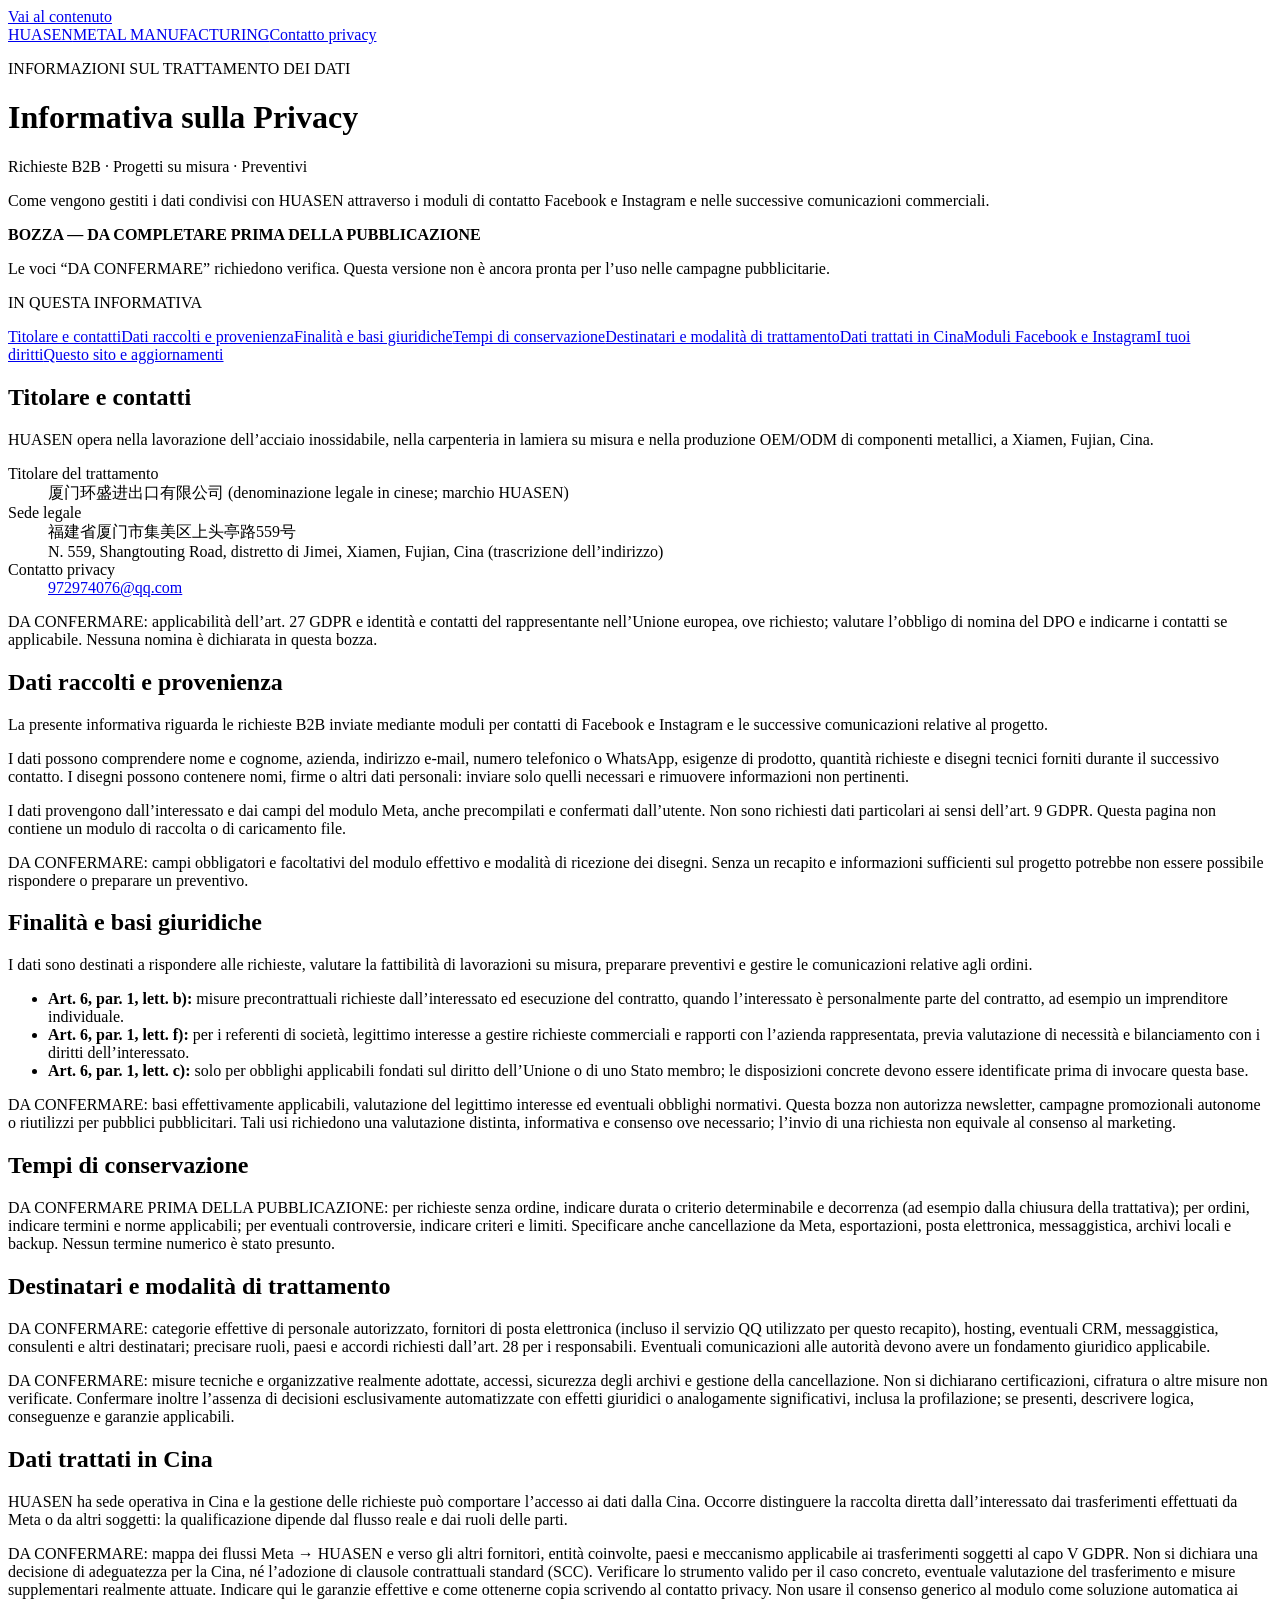
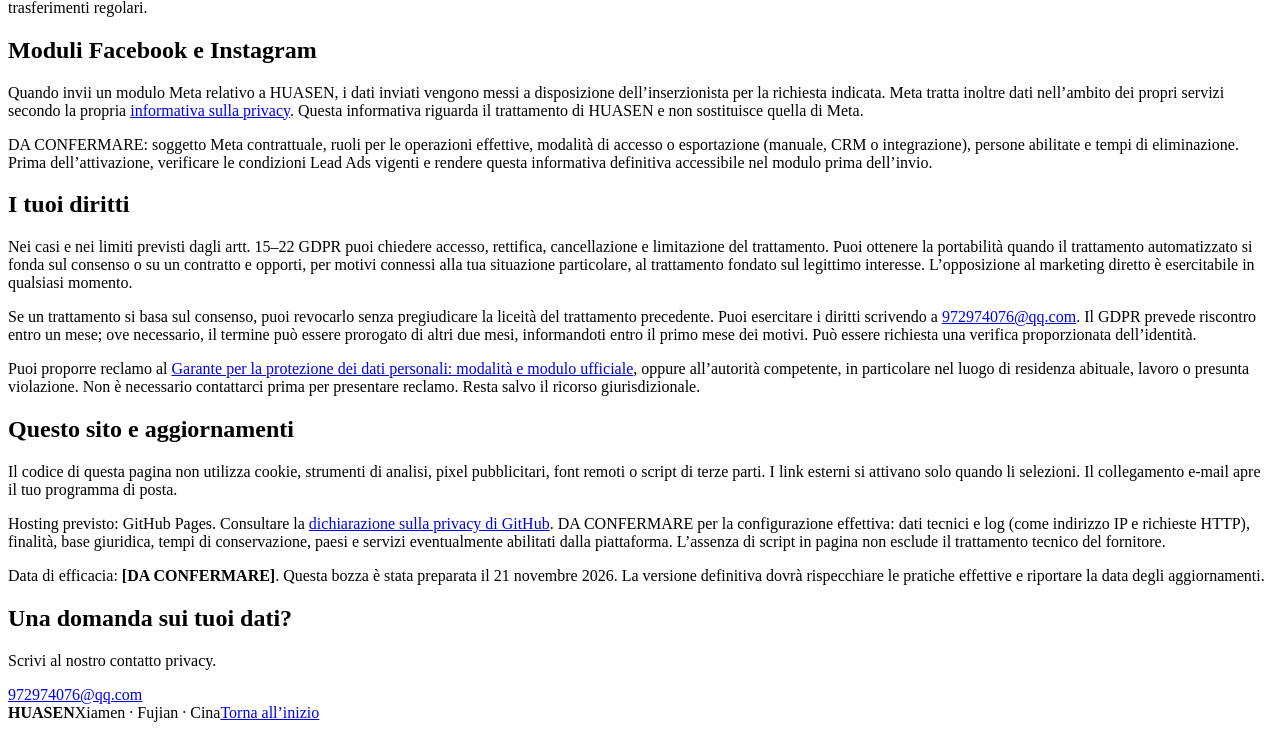
==== index.html @ 7f7e4bc1 "Publish existing HUASEN privacy draft" ====
<!doctype html>
<html lang="it"><head><meta charset="utf-8"><meta name="viewport" content="width=device-width, initial-scale=1"><meta name="robots" content="noindex, nofollow"><meta name="description" content="Informativa HUASEN sul trattamento dei dati per richieste B2B e preventivi di lavorazioni metalliche su misura."><title>Informativa sulla Privacy | HUASEN</title><link rel="stylesheet" href="style.css"></head><body><a class="skip" href="#contenuto">Vai al contenuto</a><header><a class="brand" href="#">HUASEN<span>METAL MANUFACTURING</span></a><a href="mailto:972974076@qq.com">Contatto privacy</a></header><main id="contenuto"><div class="hero"><p class="eyebrow">INFORMAZIONI SUL TRATTAMENTO DEI DATI</p><h1>Informativa sulla Privacy</h1><p>Richieste B2B · Progetti su misura · Preventivi</p><p class="intro">Come vengono gestiti i dati condivisi con HUASEN attraverso i moduli di contatto Facebook e Instagram e nelle successive comunicazioni commerciali.</p></div><aside class="notice" aria-label="Stato del documento"><strong>BOZZA — DA COMPLETARE PRIMA DELLA PUBBLICAZIONE</strong><p>Le voci “DA CONFERMARE” richiedono verifica. Questa versione non è ancora pronta per l’uso nelle campagne pubblicitarie.</p></aside><div class="layout"><nav aria-label="Indice dell’informativa"><p class="eyebrow">IN QUESTA INFORMATIVA</p><a href="#titolare">Titolare e contatti</a><a href="#dati">Dati raccolti e provenienza</a><a href="#finalita">Finalità e basi giuridiche</a><a href="#conservazione">Tempi di conservazione</a><a href="#destinatari">Destinatari e modalità di trattamento</a><a href="#cina">Dati trattati in Cina</a><a href="#meta">Moduli Facebook e Instagram</a><a href="#diritti">I tuoi diritti</a><a href="#sito">Questo sito e aggiornamenti</a></nav><article><section id="titolare" aria-labelledby="titolare-title"><h2 id="titolare-title">Titolare e contatti</h2><p>HUASEN opera nella lavorazione dell’acciaio inossidabile, nella carpenteria in lamiera su misura e nella produzione OEM/ODM di componenti metallici, a Xiamen, Fujian, Cina.</p><dl><dt>Titolare del trattamento</dt><dd data-config="legal-name"><span lang="zh-CN">厦门环盛进出口有限公司</span> (denominazione legale in cinese; marchio HUASEN)</dd><dt>Sede legale</dt><dd data-config="registered-address"><span lang="zh-CN">福建省厦门市集美区上头亭路559号</span><br>N. 559, Shangtouting Road, distretto di Jimei, Xiamen, Fujian, Cina (trascrizione dell’indirizzo)</dd><dt>Contatto privacy</dt><dd><a href="mailto:972974076@qq.com">972974076@qq.com</a></dd></dl><p class="pending">DA CONFERMARE: applicabilità dell’art. 27 GDPR e identità e contatti del rappresentante nell’Unione europea, ove richiesto; valutare l’obbligo di nomina del DPO e indicarne i contatti se applicabile. Nessuna nomina è dichiarata in questa bozza.</p></section><section id="dati" aria-labelledby="dati-title"><h2 id="dati-title">Dati raccolti e provenienza</h2><p>La presente informativa riguarda le richieste B2B inviate mediante moduli per contatti di Facebook e Instagram e le successive comunicazioni relative al progetto.</p><p>I dati possono comprendere nome e cognome, azienda, indirizzo e-mail, numero telefonico o WhatsApp, esigenze di prodotto, quantità richieste e disegni tecnici forniti durante il successivo contatto. I disegni possono contenere nomi, firme o altri dati personali: inviare solo quelli necessari e rimuovere informazioni non pertinenti.</p><p>I dati provengono dall’interessato e dai campi del modulo Meta, anche precompilati e confermati dall’utente. Non sono richiesti dati particolari ai sensi dell’art. 9 GDPR. Questa pagina non contiene un modulo di raccolta o di caricamento file.</p><p class="pending">DA CONFERMARE: campi obbligatori e facoltativi del modulo effettivo e modalità di ricezione dei disegni. Senza un recapito e informazioni sufficienti sul progetto potrebbe non essere possibile rispondere o preparare un preventivo.</p></section><section id="finalita" aria-labelledby="finalita-title"><h2 id="finalita-title">Finalità e basi giuridiche</h2><p>I dati sono destinati a rispondere alle richieste, valutare la fattibilità di lavorazioni su misura, preparare preventivi e gestire le comunicazioni relative agli ordini.</p><ul><li><strong>Art. 6, par. 1, lett. b):</strong> misure precontrattuali richieste dall’interessato ed esecuzione del contratto, quando l’interessato è personalmente parte del contratto, ad esempio un imprenditore individuale.</li><li><strong>Art. 6, par. 1, lett. f):</strong> per i referenti di società, legittimo interesse a gestire richieste commerciali e rapporti con l’azienda rappresentata, previa valutazione di necessità e bilanciamento con i diritti dell’interessato.</li><li><strong>Art. 6, par. 1, lett. c):</strong> solo per obblighi applicabili fondati sul diritto dell’Unione o di uno Stato membro; le disposizioni concrete devono essere identificate prima di invocare questa base.</li></ul><p class="pending">DA CONFERMARE: basi effettivamente applicabili, valutazione del legittimo interesse ed eventuali obblighi normativi. Questa bozza non autorizza newsletter, campagne promozionali autonome o riutilizzi per pubblici pubblicitari. Tali usi richiedono una valutazione distinta, informativa e consenso ove necessario; l’invio di una richiesta non equivale al consenso al marketing.</p></section><section id="conservazione" aria-labelledby="conservazione-title"><h2 id="conservazione-title">Tempi di conservazione</h2><p class="pending">DA CONFERMARE PRIMA DELLA PUBBLICAZIONE: per richieste senza ordine, indicare durata o criterio determinabile e decorrenza (ad esempio dalla chiusura della trattativa); per ordini, indicare termini e norme applicabili; per eventuali controversie, indicare criteri e limiti. Specificare anche cancellazione da Meta, esportazioni, posta elettronica, messaggistica, archivi locali e backup. Nessun termine numerico è stato presunto.</p></section><section id="destinatari" aria-labelledby="destinatari-title"><h2 id="destinatari-title">Destinatari e modalità di trattamento</h2><p class="pending">DA CONFERMARE: categorie effettive di personale autorizzato, fornitori di posta elettronica (incluso il servizio QQ utilizzato per questo recapito), hosting, eventuali CRM, messaggistica, consulenti e altri destinatari; precisare ruoli, paesi e accordi richiesti dall’art. 28 per i responsabili. Eventuali comunicazioni alle autorità devono avere un fondamento giuridico applicabile.</p><p class="pending">DA CONFERMARE: misure tecniche e organizzative realmente adottate, accessi, sicurezza degli archivi e gestione della cancellazione. Non si dichiarano certificazioni, cifratura o altre misure non verificate. Confermare inoltre l’assenza di decisioni esclusivamente automatizzate con effetti giuridici o analogamente significativi, inclusa la profilazione; se presenti, descrivere logica, conseguenze e garanzie applicabili.</p></section><section id="cina" aria-labelledby="cina-title"><h2 id="cina-title">Dati trattati in Cina</h2><p>HUASEN ha sede operativa in Cina e la gestione delle richieste può comportare l’accesso ai dati dalla Cina. Occorre distinguere la raccolta diretta dall’interessato dai trasferimenti effettuati da Meta o da altri soggetti: la qualificazione dipende dal flusso reale e dai ruoli delle parti.</p><p class="pending">DA CONFERMARE: mappa dei flussi Meta → HUASEN e verso gli altri fornitori, entità coinvolte, paesi e meccanismo applicabile ai trasferimenti soggetti al capo V GDPR. Non si dichiara una decisione di adeguatezza per la Cina, né l’adozione di clausole contrattuali standard (SCC). Verificare lo strumento valido per il caso concreto, eventuale valutazione del trasferimento e misure supplementari realmente attuate. Indicare qui le garanzie effettive e come ottenerne copia scrivendo al contatto privacy. Non usare il consenso generico al modulo come soluzione automatica ai trasferimenti regolari.</p></section><section id="meta" aria-labelledby="meta-title"><h2 id="meta-title">Moduli Facebook e Instagram</h2><p>Quando invii un modulo Meta relativo a HUASEN, i dati inviati vengono messi a disposizione dell’inserzionista per la richiesta indicata. Meta tratta inoltre dati nell’ambito dei propri servizi secondo la propria <a href="https://www.facebook.com/privacy/policy/">informativa sulla privacy</a>. Questa informativa riguarda il trattamento di HUASEN e non sostituisce quella di Meta.</p><p class="pending">DA CONFERMARE: soggetto Meta contrattuale, ruoli per le operazioni effettive, modalità di accesso o esportazione (manuale, CRM o integrazione), persone abilitate e tempi di eliminazione. Prima dell’attivazione, verificare le condizioni Lead Ads vigenti e rendere questa informativa definitiva accessibile nel modulo prima dell’invio.</p></section><section id="diritti" aria-labelledby="diritti-title"><h2 id="diritti-title">I tuoi diritti</h2><p>Nei casi e nei limiti previsti dagli artt. 15–22 GDPR puoi chiedere accesso, rettifica, cancellazione e limitazione del trattamento. Puoi ottenere la portabilità quando il trattamento automatizzato si fonda sul consenso o su un contratto e opporti, per motivi connessi alla tua situazione particolare, al trattamento fondato sul legittimo interesse. L’opposizione al marketing diretto è esercitabile in qualsiasi momento.</p><p>Se un trattamento si basa sul consenso, puoi revocarlo senza pregiudicare la liceità del trattamento precedente. Puoi esercitare i diritti scrivendo a <a href="mailto:972974076@qq.com?subject=Richiesta%20privacy">972974076@qq.com</a>. Il GDPR prevede riscontro entro un mese; ove necessario, il termine può essere prorogato di altri due mesi, informandoti entro il primo mese dei motivi. Può essere richiesta una verifica proporzionata dell’identità.</p><p>Puoi proporre reclamo al <a href="https://garanteprivacy.it/diritti/come-agire-per-tutelare-i-tuoi-dati-personali/reclamo">Garante per la protezione dei dati personali: modalità e modulo ufficiale</a>, oppure all’autorità competente, in particolare nel luogo di residenza abituale, lavoro o presunta violazione. Non è necessario contattarci prima per presentare reclamo. Resta salvo il ricorso giurisdizionale.</p></section><section id="sito" aria-labelledby="sito-title"><h2 id="sito-title">Questo sito e aggiornamenti</h2><p>Il codice di questa pagina non utilizza cookie, strumenti di analisi, pixel pubblicitari, font remoti o script di terze parti. I link esterni si attivano solo quando li selezioni. Il collegamento e-mail apre il tuo programma di posta.</p><p class="pending">Hosting previsto: GitHub Pages. Consultare la <a href="https://docs.github.com/en/site-policy/privacy-policies/github-general-privacy-statement">dichiarazione sulla privacy di GitHub</a>. DA CONFERMARE per la configurazione effettiva: dati tecnici e log (come indirizzo IP e richieste HTTP), finalità, base giuridica, tempi di conservazione, paesi e servizi eventualmente abilitati dalla piattaforma. L’assenza di script in pagina non esclude il trattamento tecnico del fornitore.</p><p>Data di efficacia: <strong>[DA CONFERMARE]</strong>. Questa bozza è stata preparata il 21 novembre 2026. La versione definitiva dovrà rispecchiare le pratiche effettive e riportare la data degli aggiornamenti.</p></section><div class="contact"><h2>Una domanda sui tuoi dati?</h2><p>Scrivi al nostro contatto privacy.</p><a href="mailto:972974076@qq.com">972974076@qq.com</a></div></article></div></main><footer><strong>HUASEN</strong><span>Xiamen · Fujian · Cina</span><a href="#contenuto">Torna all’inizio</a></footer></body></html>
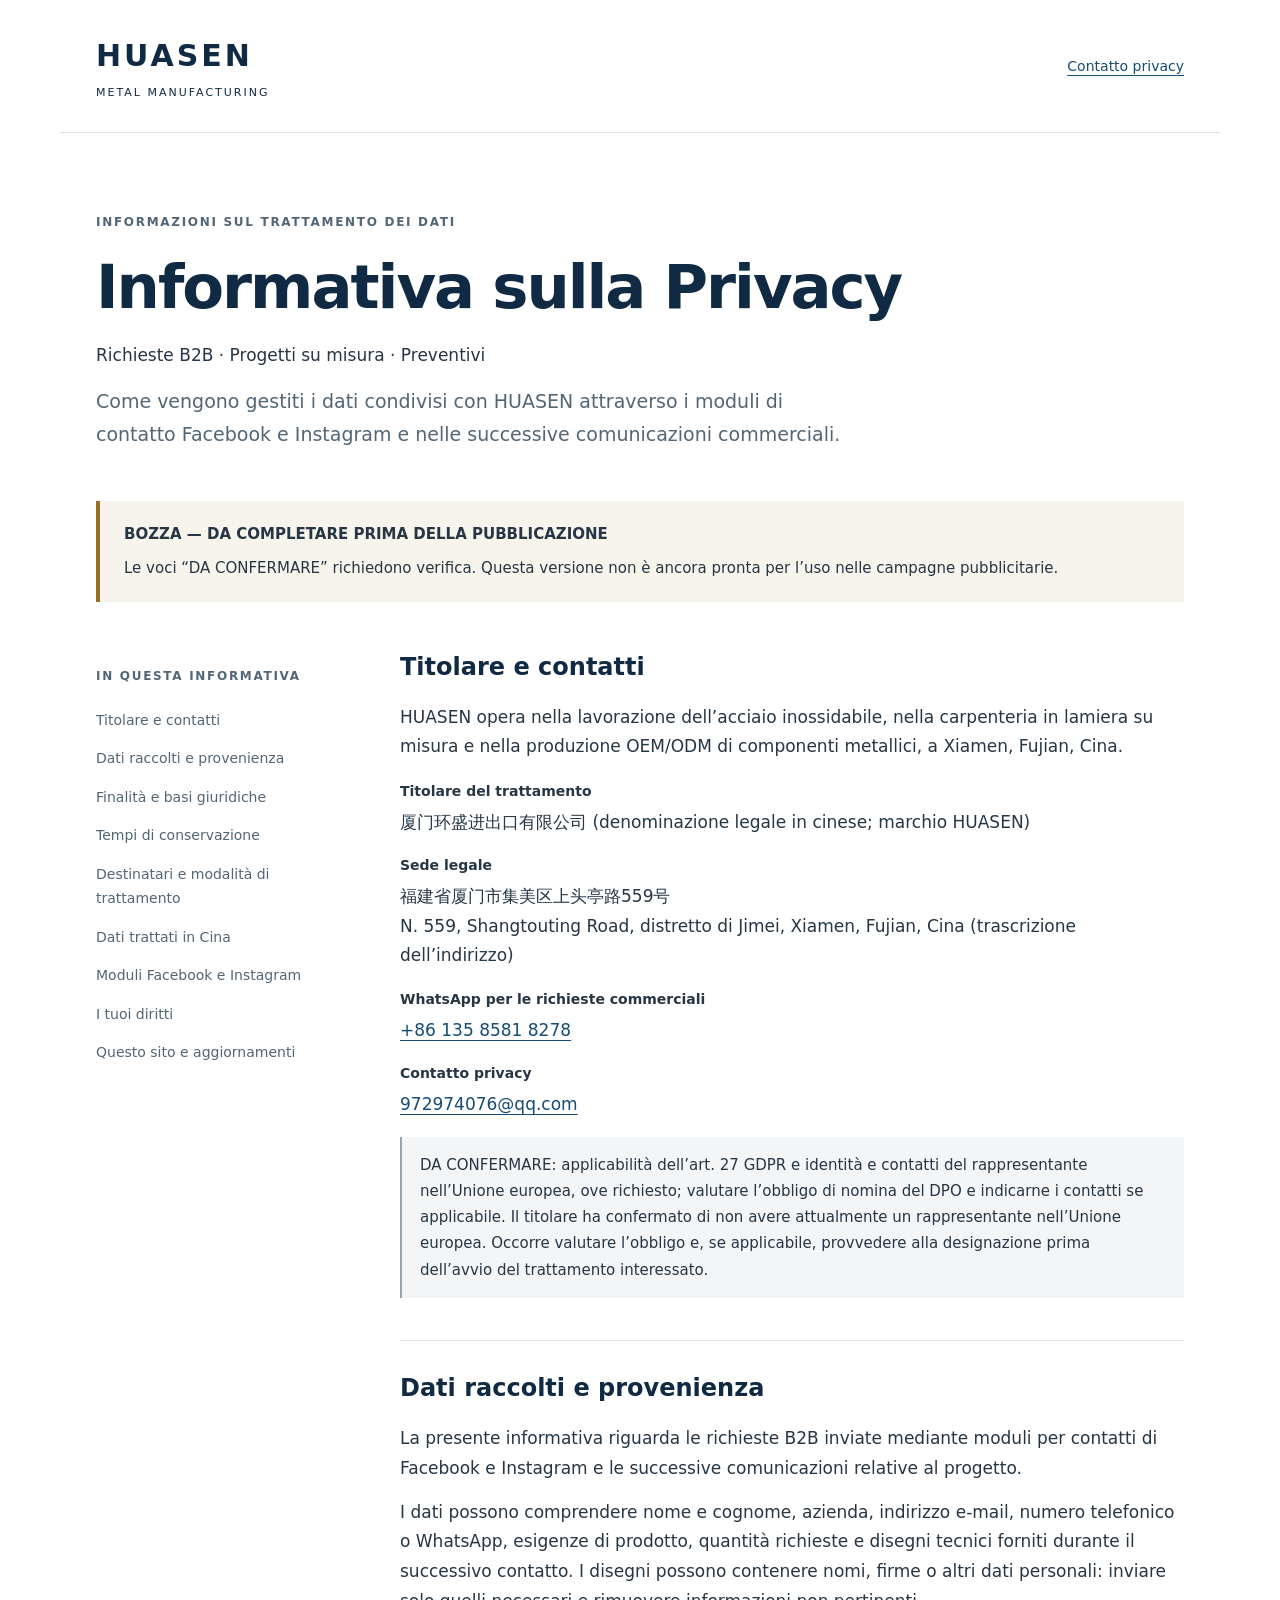
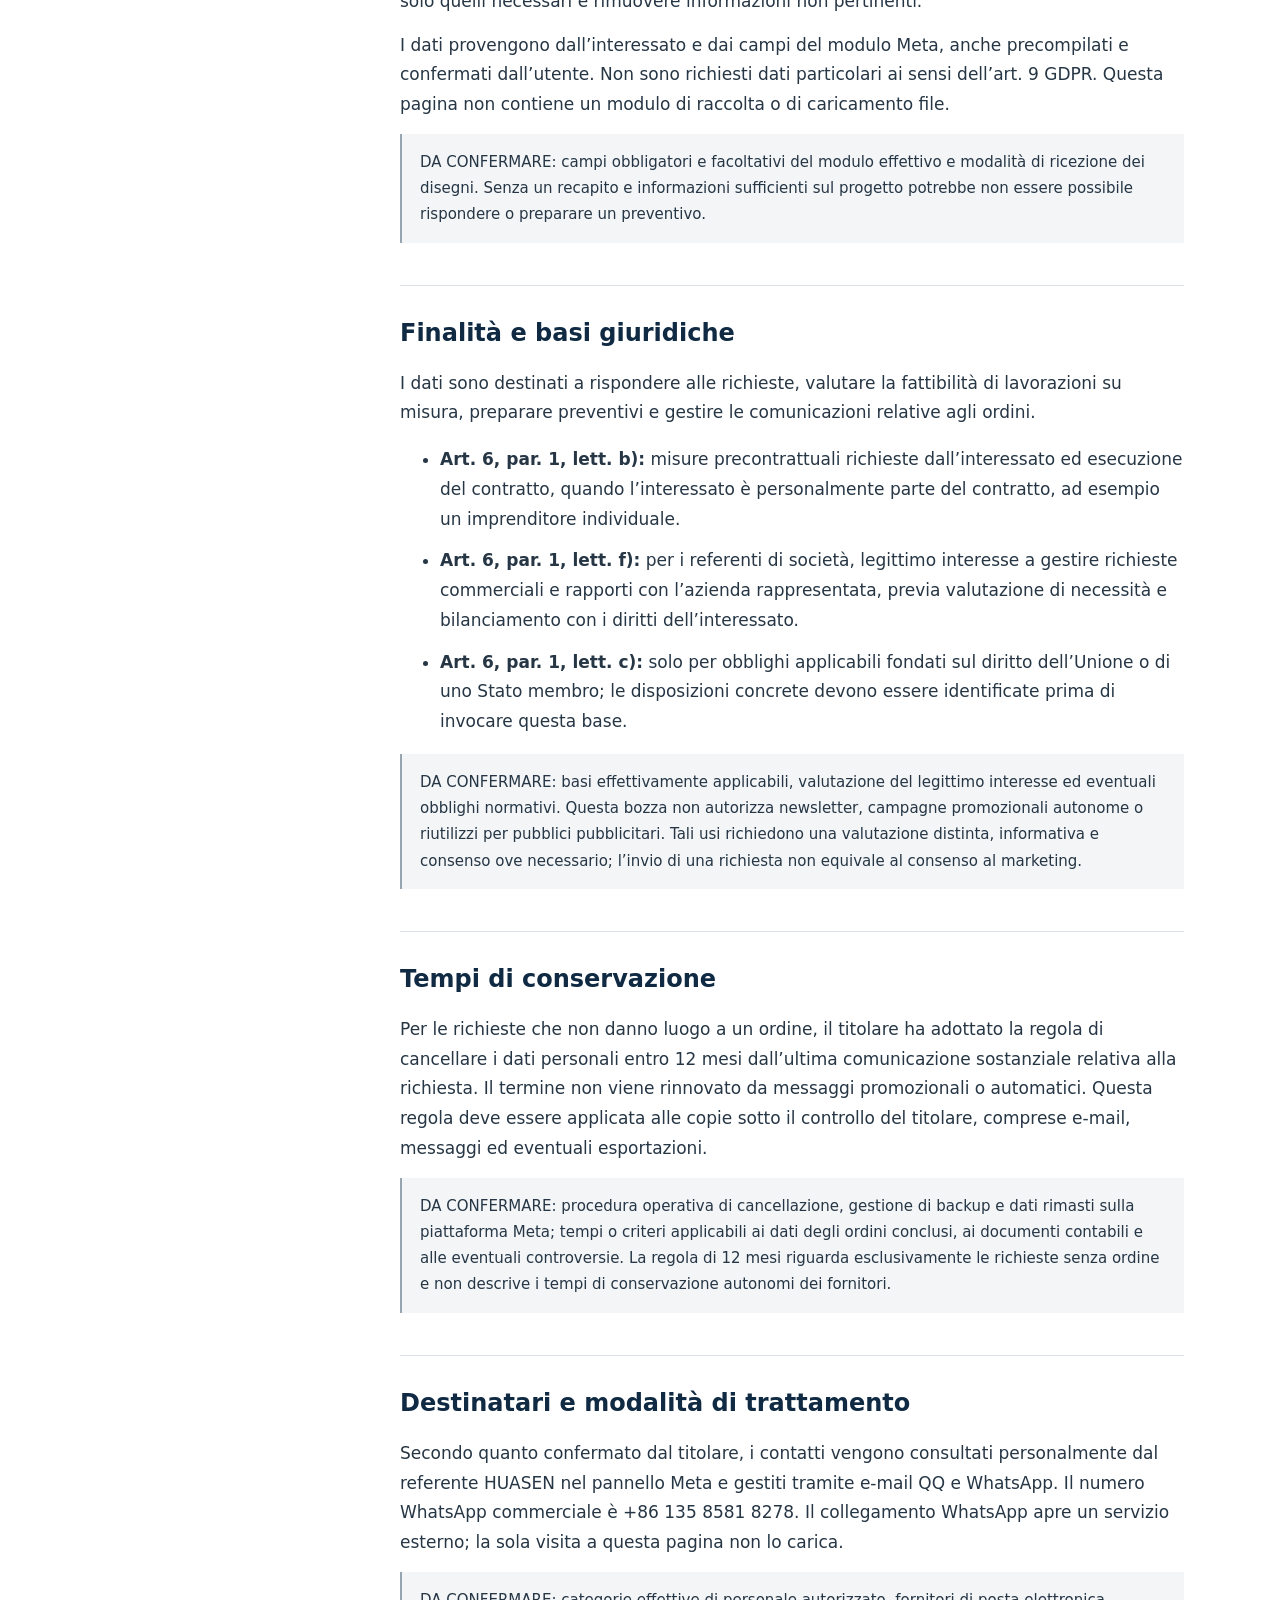
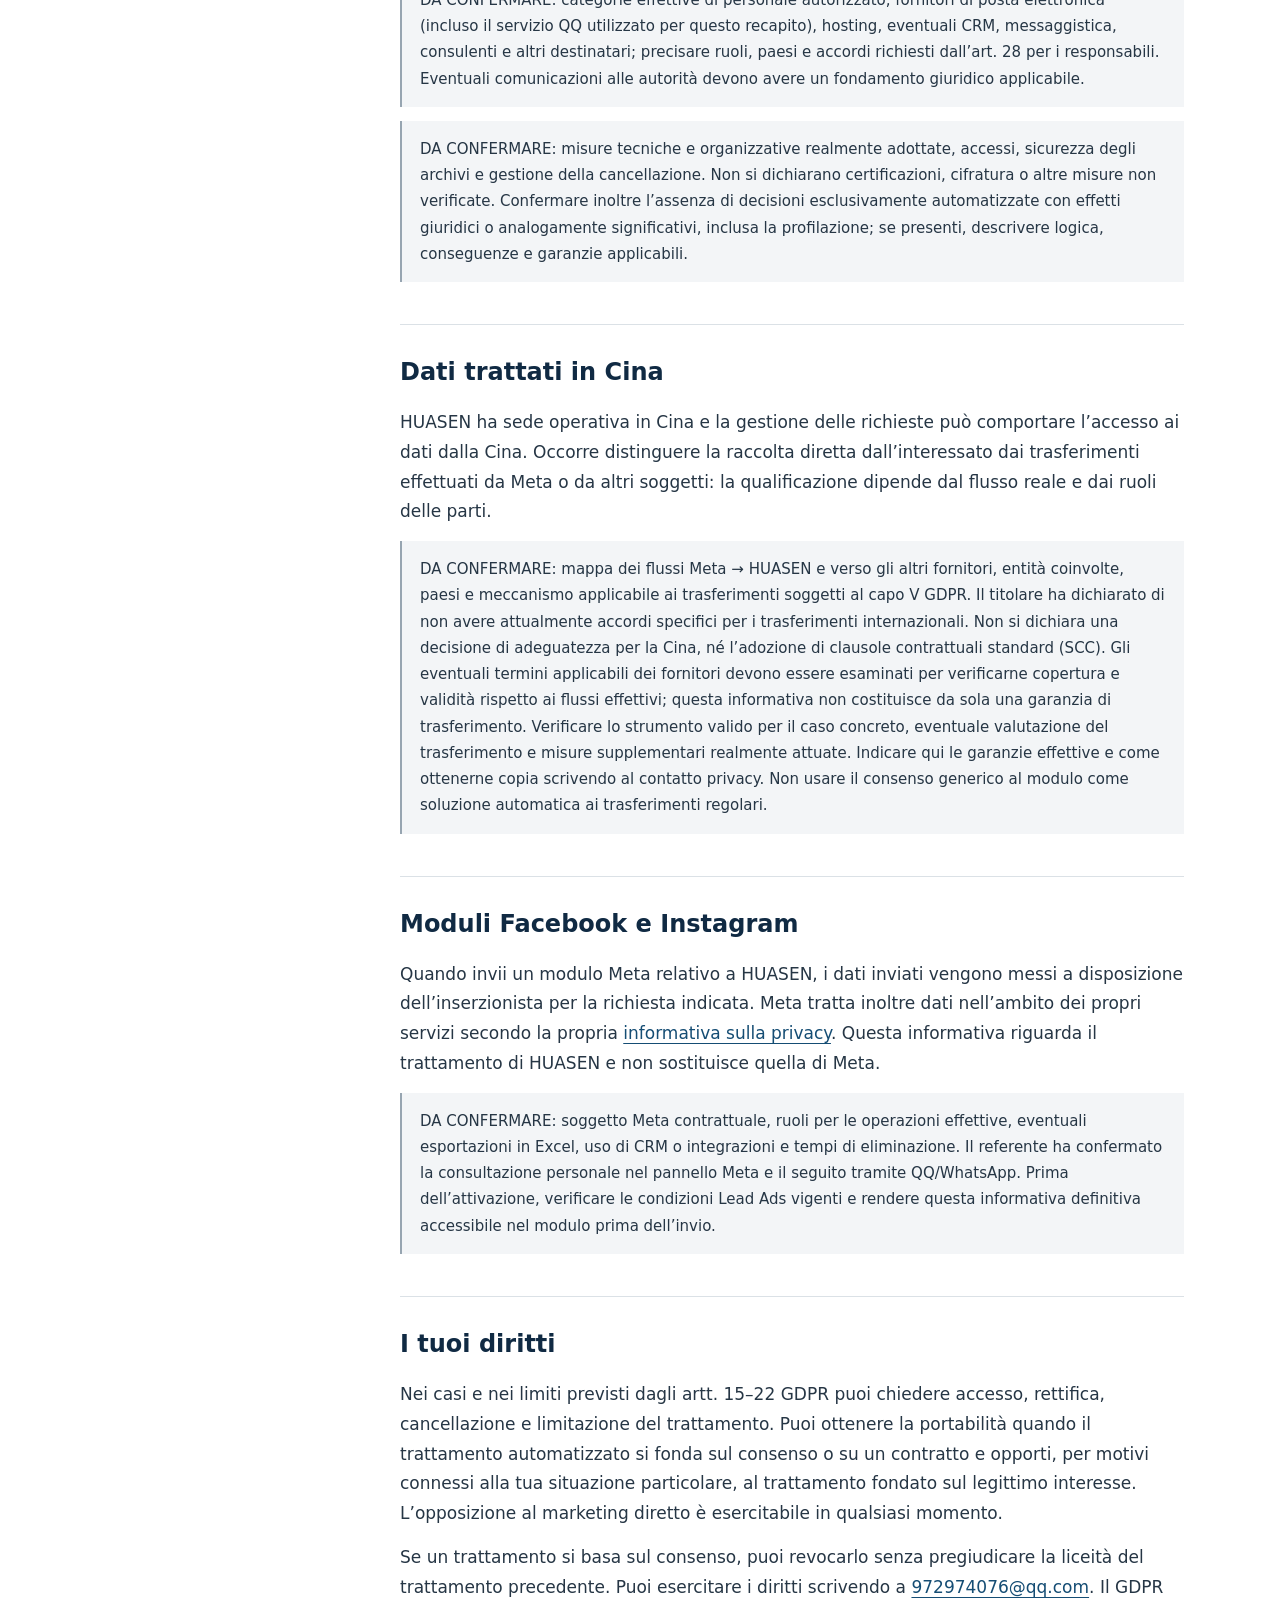
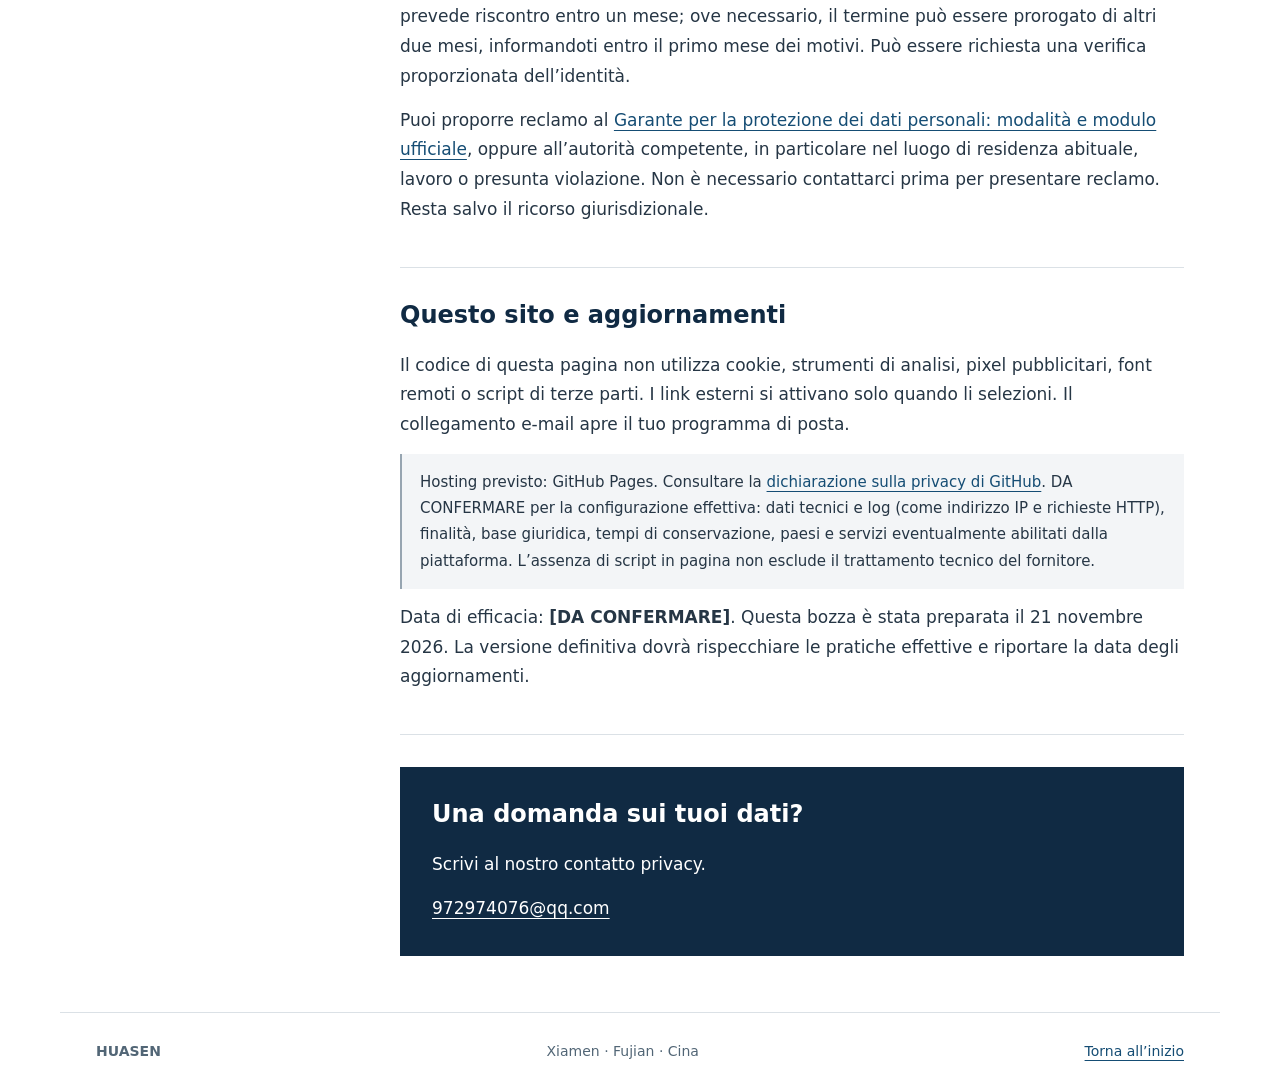
==== commit 64c541c8: "Update confirmed company contact and inquiry retention policy" ====
--- a/index.html
+++ b/index.html
@@ -1,2 +1,2 @@
 <!doctype html>
-<html lang="it"><head><meta charset="utf-8"><meta name="viewport" content="width=device-width, initial-scale=1"><meta name="robots" content="noindex, nofollow"><meta name="description" content="Informativa HUASEN sul trattamento dei dati per richieste B2B e preventivi di lavorazioni metalliche su misura."><title>Informativa sulla Privacy | HUASEN</title><link rel="stylesheet" href="style.css"></head><body><a class="skip" href="#contenuto">Vai al contenuto</a><header><a class="brand" href="#">HUASEN<span>METAL MANUFACTURING</span></a><a href="mailto:972974076@qq.com">Contatto privacy</a></header><main id="contenuto"><div class="hero"><p class="eyebrow">INFORMAZIONI SUL TRATTAMENTO DEI DATI</p><h1>Informativa sulla Privacy</h1><p>Richieste B2B · Progetti su misura · Preventivi</p><p class="intro">Come vengono gestiti i dati condivisi con HUASEN attraverso i moduli di contatto Facebook e Instagram e nelle successive comunicazioni commerciali.</p></div><aside class="notice" aria-label="Stato del documento"><strong>BOZZA — DA COMPLETARE PRIMA DELLA PUBBLICAZIONE</strong><p>Le voci “DA CONFERMARE” richiedono verifica. Questa versione non è ancora pronta per l’uso nelle campagne pubblicitarie.</p></aside><div class="layout"><nav aria-label="Indice dell’informativa"><p class="eyebrow">IN QUESTA INFORMATIVA</p><a href="#titolare">Titolare e contatti</a><a href="#dati">Dati raccolti e provenienza</a><a href="#finalita">Finalità e basi giuridiche</a><a href="#conservazione">Tempi di conservazione</a><a href="#destinatari">Destinatari e modalità di trattamento</a><a href="#cina">Dati trattati in Cina</a><a href="#meta">Moduli Facebook e Instagram</a><a href="#diritti">I tuoi diritti</a><a href="#sito">Questo sito e aggiornamenti</a></nav><article><section id="titolare" aria-labelledby="titolare-title"><h2 id="titolare-title">Titolare e contatti</h2><p>HUASEN opera nella lavorazione dell’acciaio inossidabile, nella carpenteria in lamiera su misura e nella produzione OEM/ODM di componenti metallici, a Xiamen, Fujian, Cina.</p><dl><dt>Titolare del trattamento</dt><dd data-config="legal-name"><span lang="zh-CN">厦门环盛进出口有限公司</span> (denominazione legale in cinese; marchio HUASEN)</dd><dt>Sede legale</dt><dd data-config="registered-address"><span lang="zh-CN">福建省厦门市集美区上头亭路559号</span><br>N. 559, Shangtouting Road, distretto di Jimei, Xiamen, Fujian, Cina (trascrizione dell’indirizzo)</dd><dt>Contatto privacy</dt><dd><a href="mailto:972974076@qq.com">972974076@qq.com</a></dd></dl><p class="pending">DA CONFERMARE: applicabilità dell’art. 27 GDPR e identità e contatti del rappresentante nell’Unione europea, ove richiesto; valutare l’obbligo di nomina del DPO e indicarne i contatti se applicabile. Nessuna nomina è dichiarata in questa bozza.</p></section><section id="dati" aria-labelledby="dati-title"><h2 id="dati-title">Dati raccolti e provenienza</h2><p>La presente informativa riguarda le richieste B2B inviate mediante moduli per contatti di Facebook e Instagram e le successive comunicazioni relative al progetto.</p><p>I dati possono comprendere nome e cognome, azienda, indirizzo e-mail, numero telefonico o WhatsApp, esigenze di prodotto, quantità richieste e disegni tecnici forniti durante il successivo contatto. I disegni possono contenere nomi, firme o altri dati personali: inviare solo quelli necessari e rimuovere informazioni non pertinenti.</p><p>I dati provengono dall’interessato e dai campi del modulo Meta, anche precompilati e confermati dall’utente. Non sono richiesti dati particolari ai sensi dell’art. 9 GDPR. Questa pagina non contiene un modulo di raccolta o di caricamento file.</p><p class="pending">DA CONFERMARE: campi obbligatori e facoltativi del modulo effettivo e modalità di ricezione dei disegni. Senza un recapito e informazioni sufficienti sul progetto potrebbe non essere possibile rispondere o preparare un preventivo.</p></section><section id="finalita" aria-labelledby="finalita-title"><h2 id="finalita-title">Finalità e basi giuridiche</h2><p>I dati sono destinati a rispondere alle richieste, valutare la fattibilità di lavorazioni su misura, preparare preventivi e gestire le comunicazioni relative agli ordini.</p><ul><li><strong>Art. 6, par. 1, lett. b):</strong> misure precontrattuali richieste dall’interessato ed esecuzione del contratto, quando l’interessato è personalmente parte del contratto, ad esempio un imprenditore individuale.</li><li><strong>Art. 6, par. 1, lett. f):</strong> per i referenti di società, legittimo interesse a gestire richieste commerciali e rapporti con l’azienda rappresentata, previa valutazione di necessità e bilanciamento con i diritti dell’interessato.</li><li><strong>Art. 6, par. 1, lett. c):</strong> solo per obblighi applicabili fondati sul diritto dell’Unione o di uno Stato membro; le disposizioni concrete devono essere identificate prima di invocare questa base.</li></ul><p class="pending">DA CONFERMARE: basi effettivamente applicabili, valutazione del legittimo interesse ed eventuali obblighi normativi. Questa bozza non autorizza newsletter, campagne promozionali autonome o riutilizzi per pubblici pubblicitari. Tali usi richiedono una valutazione distinta, informativa e consenso ove necessario; l’invio di una richiesta non equivale al consenso al marketing.</p></section><section id="conservazione" aria-labelledby="conservazione-title"><h2 id="conservazione-title">Tempi di conservazione</h2><p class="pending">DA CONFERMARE PRIMA DELLA PUBBLICAZIONE: per richieste senza ordine, indicare durata o criterio determinabile e decorrenza (ad esempio dalla chiusura della trattativa); per ordini, indicare termini e norme applicabili; per eventuali controversie, indicare criteri e limiti. Specificare anche cancellazione da Meta, esportazioni, posta elettronica, messaggistica, archivi locali e backup. Nessun termine numerico è stato presunto.</p></section><section id="destinatari" aria-labelledby="destinatari-title"><h2 id="destinatari-title">Destinatari e modalità di trattamento</h2><p class="pending">DA CONFERMARE: categorie effettive di personale autorizzato, fornitori di posta elettronica (incluso il servizio QQ utilizzato per questo recapito), hosting, eventuali CRM, messaggistica, consulenti e altri destinatari; precisare ruoli, paesi e accordi richiesti dall’art. 28 per i responsabili. Eventuali comunicazioni alle autorità devono avere un fondamento giuridico applicabile.</p><p class="pending">DA CONFERMARE: misure tecniche e organizzative realmente adottate, accessi, sicurezza degli archivi e gestione della cancellazione. Non si dichiarano certificazioni, cifratura o altre misure non verificate. Confermare inoltre l’assenza di decisioni esclusivamente automatizzate con effetti giuridici o analogamente significativi, inclusa la profilazione; se presenti, descrivere logica, conseguenze e garanzie applicabili.</p></section><section id="cina" aria-labelledby="cina-title"><h2 id="cina-title">Dati trattati in Cina</h2><p>HUASEN ha sede operativa in Cina e la gestione delle richieste può comportare l’accesso ai dati dalla Cina. Occorre distinguere la raccolta diretta dall’interessato dai trasferimenti effettuati da Meta o da altri soggetti: la qualificazione dipende dal flusso reale e dai ruoli delle parti.</p><p class="pending">DA CONFERMARE: mappa dei flussi Meta → HUASEN e verso gli altri fornitori, entità coinvolte, paesi e meccanismo applicabile ai trasferimenti soggetti al capo V GDPR. Non si dichiara una decisione di adeguatezza per la Cina, né l’adozione di clausole contrattuali standard (SCC). Verificare lo strumento valido per il caso concreto, eventuale valutazione del trasferimento e misure supplementari realmente attuate. Indicare qui le garanzie effettive e come ottenerne copia scrivendo al contatto privacy. Non usare il consenso generico al modulo come soluzione automatica ai trasferimenti regolari.</p></section><section id="meta" aria-labelledby="meta-title"><h2 id="meta-title">Moduli Facebook e Instagram</h2><p>Quando invii un modulo Meta relativo a HUASEN, i dati inviati vengono messi a disposizione dell’inserzionista per la richiesta indicata. Meta tratta inoltre dati nell’ambito dei propri servizi secondo la propria <a href="https://www.facebook.com/privacy/policy/">informativa sulla privacy</a>. Questa informativa riguarda il trattamento di HUASEN e non sostituisce quella di Meta.</p><p class="pending">DA CONFERMARE: soggetto Meta contrattuale, ruoli per le operazioni effettive, modalità di accesso o esportazione (manuale, CRM o integrazione), persone abilitate e tempi di eliminazione. Prima dell’attivazione, verificare le condizioni Lead Ads vigenti e rendere questa informativa definitiva accessibile nel modulo prima dell’invio.</p></section><section id="diritti" aria-labelledby="diritti-title"><h2 id="diritti-title">I tuoi diritti</h2><p>Nei casi e nei limiti previsti dagli artt. 15–22 GDPR puoi chiedere accesso, rettifica, cancellazione e limitazione del trattamento. Puoi ottenere la portabilità quando il trattamento automatizzato si fonda sul consenso o su un contratto e opporti, per motivi connessi alla tua situazione particolare, al trattamento fondato sul legittimo interesse. L’opposizione al marketing diretto è esercitabile in qualsiasi momento.</p><p>Se un trattamento si basa sul consenso, puoi revocarlo senza pregiudicare la liceità del trattamento precedente. Puoi esercitare i diritti scrivendo a <a href="mailto:972974076@qq.com?subject=Richiesta%20privacy">972974076@qq.com</a>. Il GDPR prevede riscontro entro un mese; ove necessario, il termine può essere prorogato di altri due mesi, informandoti entro il primo mese dei motivi. Può essere richiesta una verifica proporzionata dell’identità.</p><p>Puoi proporre reclamo al <a href="https://garanteprivacy.it/diritti/come-agire-per-tutelare-i-tuoi-dati-personali/reclamo">Garante per la protezione dei dati personali: modalità e modulo ufficiale</a>, oppure all’autorità competente, in particolare nel luogo di residenza abituale, lavoro o presunta violazione. Non è necessario contattarci prima per presentare reclamo. Resta salvo il ricorso giurisdizionale.</p></section><section id="sito" aria-labelledby="sito-title"><h2 id="sito-title">Questo sito e aggiornamenti</h2><p>Il codice di questa pagina non utilizza cookie, strumenti di analisi, pixel pubblicitari, font remoti o script di terze parti. I link esterni si attivano solo quando li selezioni. Il collegamento e-mail apre il tuo programma di posta.</p><p class="pending">Hosting previsto: GitHub Pages. Consultare la <a href="https://docs.github.com/en/site-policy/privacy-policies/github-general-privacy-statement">dichiarazione sulla privacy di GitHub</a>. DA CONFERMARE per la configurazione effettiva: dati tecnici e log (come indirizzo IP e richieste HTTP), finalità, base giuridica, tempi di conservazione, paesi e servizi eventualmente abilitati dalla piattaforma. L’assenza di script in pagina non esclude il trattamento tecnico del fornitore.</p><p>Data di efficacia: <strong>[DA CONFERMARE]</strong>. Questa bozza è stata preparata il 21 novembre 2026. La versione definitiva dovrà rispecchiare le pratiche effettive e riportare la data degli aggiornamenti.</p></section><div class="contact"><h2>Una domanda sui tuoi dati?</h2><p>Scrivi al nostro contatto privacy.</p><a href="mailto:972974076@qq.com">972974076@qq.com</a></div></article></div></main><footer><strong>HUASEN</strong><span>Xiamen · Fujian · Cina</span><a href="#contenuto">Torna all’inizio</a></footer></body></html>+<html lang="it"><head><meta charset="utf-8"><meta name="viewport" content="width=device-width, initial-scale=1"><meta name="robots" content="noindex, nofollow"><meta name="description" content="Informativa HUASEN sul trattamento dei dati per richieste B2B e preventivi di lavorazioni metalliche su misura."><title>Informativa sulla Privacy | HUASEN</title><link rel="stylesheet" href="style.css"></head><body><a class="skip" href="#contenuto">Vai al contenuto</a><header><a class="brand" href="#">HUASEN<span>METAL MANUFACTURING</span></a><a href="mailto:972974076@qq.com">Contatto privacy</a></header><main id="contenuto"><div class="hero"><p class="eyebrow">INFORMAZIONI SUL TRATTAMENTO DEI DATI</p><h1>Informativa sulla Privacy</h1><p>Richieste B2B · Progetti su misura · Preventivi</p><p class="intro">Come vengono gestiti i dati condivisi con HUASEN attraverso i moduli di contatto Facebook e Instagram e nelle successive comunicazioni commerciali.</p></div><aside class="notice" aria-label="Stato del documento"><strong>BOZZA — DA COMPLETARE PRIMA DELLA PUBBLICAZIONE</strong><p>Le voci “DA CONFERMARE” richiedono verifica. Questa versione non è ancora pronta per l’uso nelle campagne pubblicitarie.</p></aside><div class="layout"><nav aria-label="Indice dell’informativa"><p class="eyebrow">IN QUESTA INFORMATIVA</p><a href="#titolare">Titolare e contatti</a><a href="#dati">Dati raccolti e provenienza</a><a href="#finalita">Finalità e basi giuridiche</a><a href="#conservazione">Tempi di conservazione</a><a href="#destinatari">Destinatari e modalità di trattamento</a><a href="#cina">Dati trattati in Cina</a><a href="#meta">Moduli Facebook e Instagram</a><a href="#diritti">I tuoi diritti</a><a href="#sito">Questo sito e aggiornamenti</a></nav><article><section id="titolare" aria-labelledby="titolare-title"><h2 id="titolare-title">Titolare e contatti</h2><p>HUASEN opera nella lavorazione dell’acciaio inossidabile, nella carpenteria in lamiera su misura e nella produzione OEM/ODM di componenti metallici, a Xiamen, Fujian, Cina.</p><dl><dt>Titolare del trattamento</dt><dd data-config="legal-name"><span lang="zh-CN">厦门环盛进出口有限公司</span> (denominazione legale in cinese; marchio HUASEN)</dd><dt>Sede legale</dt><dd data-config="registered-address"><span lang="zh-CN">福建省厦门市集美区上头亭路559号</span><br>N. 559, Shangtouting Road, distretto di Jimei, Xiamen, Fujian, Cina (trascrizione dell’indirizzo)</dd><dt>WhatsApp per le richieste commerciali</dt><dd><a href="https://wa.me/8613585818278">+86 135 8581 8278</a></dd><dt>Contatto privacy</dt><dd><a href="mailto:972974076@qq.com">972974076@qq.com</a></dd></dl><p class="pending">DA CONFERMARE: applicabilità dell’art. 27 GDPR e identità e contatti del rappresentante nell’Unione europea, ove richiesto; valutare l’obbligo di nomina del DPO e indicarne i contatti se applicabile. Il titolare ha confermato di non avere attualmente un rappresentante nell’Unione europea. Occorre valutare l’obbligo e, se applicabile, provvedere alla designazione prima dell’avvio del trattamento interessato.</p></section><section id="dati" aria-labelledby="dati-title"><h2 id="dati-title">Dati raccolti e provenienza</h2><p>La presente informativa riguarda le richieste B2B inviate mediante moduli per contatti di Facebook e Instagram e le successive comunicazioni relative al progetto.</p><p>I dati possono comprendere nome e cognome, azienda, indirizzo e-mail, numero telefonico o WhatsApp, esigenze di prodotto, quantità richieste e disegni tecnici forniti durante il successivo contatto. I disegni possono contenere nomi, firme o altri dati personali: inviare solo quelli necessari e rimuovere informazioni non pertinenti.</p><p>I dati provengono dall’interessato e dai campi del modulo Meta, anche precompilati e confermati dall’utente. Non sono richiesti dati particolari ai sensi dell’art. 9 GDPR. Questa pagina non contiene un modulo di raccolta o di caricamento file.</p><p class="pending">DA CONFERMARE: campi obbligatori e facoltativi del modulo effettivo e modalità di ricezione dei disegni. Senza un recapito e informazioni sufficienti sul progetto potrebbe non essere possibile rispondere o preparare un preventivo.</p></section><section id="finalita" aria-labelledby="finalita-title"><h2 id="finalita-title">Finalità e basi giuridiche</h2><p>I dati sono destinati a rispondere alle richieste, valutare la fattibilità di lavorazioni su misura, preparare preventivi e gestire le comunicazioni relative agli ordini.</p><ul><li><strong>Art. 6, par. 1, lett. b):</strong> misure precontrattuali richieste dall’interessato ed esecuzione del contratto, quando l’interessato è personalmente parte del contratto, ad esempio un imprenditore individuale.</li><li><strong>Art. 6, par. 1, lett. f):</strong> per i referenti di società, legittimo interesse a gestire richieste commerciali e rapporti con l’azienda rappresentata, previa valutazione di necessità e bilanciamento con i diritti dell’interessato.</li><li><strong>Art. 6, par. 1, lett. c):</strong> solo per obblighi applicabili fondati sul diritto dell’Unione o di uno Stato membro; le disposizioni concrete devono essere identificate prima di invocare questa base.</li></ul><p class="pending">DA CONFERMARE: basi effettivamente applicabili, valutazione del legittimo interesse ed eventuali obblighi normativi. Questa bozza non autorizza newsletter, campagne promozionali autonome o riutilizzi per pubblici pubblicitari. Tali usi richiedono una valutazione distinta, informativa e consenso ove necessario; l’invio di una richiesta non equivale al consenso al marketing.</p></section><section id="conservazione" aria-labelledby="conservazione-title"><h2 id="conservazione-title">Tempi di conservazione</h2><p>Per le richieste che non danno luogo a un ordine, il titolare ha adottato la regola di cancellare i dati personali entro 12 mesi dall’ultima comunicazione sostanziale relativa alla richiesta. Il termine non viene rinnovato da messaggi promozionali o automatici. Questa regola deve essere applicata alle copie sotto il controllo del titolare, comprese e-mail, messaggi ed eventuali esportazioni.</p><p class="pending">DA CONFERMARE: procedura operativa di cancellazione, gestione di backup e dati rimasti sulla piattaforma Meta; tempi o criteri applicabili ai dati degli ordini conclusi, ai documenti contabili e alle eventuali controversie. La regola di 12 mesi riguarda esclusivamente le richieste senza ordine e non descrive i tempi di conservazione autonomi dei fornitori.</p></section><section id="destinatari" aria-labelledby="destinatari-title"><h2 id="destinatari-title">Destinatari e modalità di trattamento</h2><p>Secondo quanto confermato dal titolare, i contatti vengono consultati personalmente dal referente HUASEN nel pannello Meta e gestiti tramite e-mail QQ e WhatsApp. Il numero WhatsApp commerciale è +86 135 8581 8278. Il collegamento WhatsApp apre un servizio esterno; la sola visita a questa pagina non lo carica.</p><p class="pending">DA CONFERMARE: categorie effettive di personale autorizzato, fornitori di posta elettronica (incluso il servizio QQ utilizzato per questo recapito), hosting, eventuali CRM, messaggistica, consulenti e altri destinatari; precisare ruoli, paesi e accordi richiesti dall’art. 28 per i responsabili. Eventuali comunicazioni alle autorità devono avere un fondamento giuridico applicabile.</p><p class="pending">DA CONFERMARE: misure tecniche e organizzative realmente adottate, accessi, sicurezza degli archivi e gestione della cancellazione. Non si dichiarano certificazioni, cifratura o altre misure non verificate. Confermare inoltre l’assenza di decisioni esclusivamente automatizzate con effetti giuridici o analogamente significativi, inclusa la profilazione; se presenti, descrivere logica, conseguenze e garanzie applicabili.</p></section><section id="cina" aria-labelledby="cina-title"><h2 id="cina-title">Dati trattati in Cina</h2><p>HUASEN ha sede operativa in Cina e la gestione delle richieste può comportare l’accesso ai dati dalla Cina. Occorre distinguere la raccolta diretta dall’interessato dai trasferimenti effettuati da Meta o da altri soggetti: la qualificazione dipende dal flusso reale e dai ruoli delle parti.</p><p class="pending">DA CONFERMARE: mappa dei flussi Meta → HUASEN e verso gli altri fornitori, entità coinvolte, paesi e meccanismo applicabile ai trasferimenti soggetti al capo V GDPR. Il titolare ha dichiarato di non avere attualmente accordi specifici per i trasferimenti internazionali. Non si dichiara una decisione di adeguatezza per la Cina, né l’adozione di clausole contrattuali standard (SCC). Gli eventuali termini applicabili dei fornitori devono essere esaminati per verificarne copertura e validità rispetto ai flussi effettivi; questa informativa non costituisce da sola una garanzia di trasferimento. Verificare lo strumento valido per il caso concreto, eventuale valutazione del trasferimento e misure supplementari realmente attuate. Indicare qui le garanzie effettive e come ottenerne copia scrivendo al contatto privacy. Non usare il consenso generico al modulo come soluzione automatica ai trasferimenti regolari.</p></section><section id="meta" aria-labelledby="meta-title"><h2 id="meta-title">Moduli Facebook e Instagram</h2><p>Quando invii un modulo Meta relativo a HUASEN, i dati inviati vengono messi a disposizione dell’inserzionista per la richiesta indicata. Meta tratta inoltre dati nell’ambito dei propri servizi secondo la propria <a href="https://www.facebook.com/privacy/policy/">informativa sulla privacy</a>. Questa informativa riguarda il trattamento di HUASEN e non sostituisce quella di Meta.</p><p class="pending">DA CONFERMARE: soggetto Meta contrattuale, ruoli per le operazioni effettive, eventuali esportazioni in Excel, uso di CRM o integrazioni e tempi di eliminazione. Il referente ha confermato la consultazione personale nel pannello Meta e il seguito tramite QQ/WhatsApp. Prima dell’attivazione, verificare le condizioni Lead Ads vigenti e rendere questa informativa definitiva accessibile nel modulo prima dell’invio.</p></section><section id="diritti" aria-labelledby="diritti-title"><h2 id="diritti-title">I tuoi diritti</h2><p>Nei casi e nei limiti previsti dagli artt. 15–22 GDPR puoi chiedere accesso, rettifica, cancellazione e limitazione del trattamento. Puoi ottenere la portabilità quando il trattamento automatizzato si fonda sul consenso o su un contratto e opporti, per motivi connessi alla tua situazione particolare, al trattamento fondato sul legittimo interesse. L’opposizione al marketing diretto è esercitabile in qualsiasi momento.</p><p>Se un trattamento si basa sul consenso, puoi revocarlo senza pregiudicare la liceità del trattamento precedente. Puoi esercitare i diritti scrivendo a <a href="mailto:972974076@qq.com?subject=Richiesta%20privacy">972974076@qq.com</a>. Il GDPR prevede riscontro entro un mese; ove necessario, il termine può essere prorogato di altri due mesi, informandoti entro il primo mese dei motivi. Può essere richiesta una verifica proporzionata dell’identità.</p><p>Puoi proporre reclamo al <a href="https://garanteprivacy.it/diritti/come-agire-per-tutelare-i-tuoi-dati-personali/reclamo">Garante per la protezione dei dati personali: modalità e modulo ufficiale</a>, oppure all’autorità competente, in particolare nel luogo di residenza abituale, lavoro o presunta violazione. Non è necessario contattarci prima per presentare reclamo. Resta salvo il ricorso giurisdizionale.</p></section><section id="sito" aria-labelledby="sito-title"><h2 id="sito-title">Questo sito e aggiornamenti</h2><p>Il codice di questa pagina non utilizza cookie, strumenti di analisi, pixel pubblicitari, font remoti o script di terze parti. I link esterni si attivano solo quando li selezioni. Il collegamento e-mail apre il tuo programma di posta.</p><p class="pending">Hosting previsto: GitHub Pages. Consultare la <a href="https://docs.github.com/en/site-policy/privacy-policies/github-general-privacy-statement">dichiarazione sulla privacy di GitHub</a>. DA CONFERMARE per la configurazione effettiva: dati tecnici e log (come indirizzo IP e richieste HTTP), finalità, base giuridica, tempi di conservazione, paesi e servizi eventualmente abilitati dalla piattaforma. L’assenza di script in pagina non esclude il trattamento tecnico del fornitore.</p><p>Data di efficacia: <strong>[DA CONFERMARE]</strong>. Questa bozza è stata preparata il 21 novembre 2026. La versione definitiva dovrà rispecchiare le pratiche effettive e riportare la data degli aggiornamenti.</p></section><div class="contact"><h2>Una domanda sui tuoi dati?</h2><p>Scrivi al nostro contatto privacy.</p><a href="mailto:972974076@qq.com">972974076@qq.com</a></div></article></div></main><footer><strong>HUASEN</strong><span>Xiamen · Fujian · Cina</span><a href="#contenuto">Torna all’inizio</a></footer></body></html>
--- a/style.css
+++ b/style.css
@@ -0,0 +1 @@
+*{box-sizing:border-box}html{scroll-behavior:smooth;scroll-padding-top:24px}body{margin:0;color:#263645;background:#fff;font:17px/1.75 system-ui,-apple-system,BlinkMacSystemFont,"Segoe UI",sans-serif}a{color:#154d74;text-underline-offset:4px;overflow-wrap:anywhere}a:hover{color:#071d32}a:focus-visible{outline:3px solid #b27020;outline-offset:5px}header,main,footer{max-width:1160px;margin:auto}header{display:flex;justify-content:space-between;align-items:center;padding:30px 36px;border-bottom:1px solid #dbe1e6}.brand{font-size:30px;font-weight:800;letter-spacing:3px;text-decoration:none;color:#102a43}.brand span{display:block;font-size:11px;letter-spacing:2px;font-weight:500}header>a:last-child{font-size:14px}main{padding:0 36px}.hero{padding:65px 0 36px;max-width:850px}.eyebrow{font-size:12px;letter-spacing:1.7px;font-weight:700;color:#526676}h1{font-size:clamp(2.3rem,5vw,3.8rem);line-height:1.12;letter-spacing:-2px;color:#102a43;margin:20px 0}h2{color:#102a43;font-size:1.5rem;line-height:1.3;margin-top:0}.intro{font-size:19px;max-width:760px;color:#526676}.notice{border-left:4px solid #987025;background:#f7f4ec;padding:20px 24px;margin-bottom:50px;font-size:15px}.notice p{margin:8px 0 0}.layout{display:grid;grid-template-columns:240px minmax(0,1fr);gap:64px}nav{align-self:start;position:sticky;top:24px}nav a{display:block;text-decoration:none;font-size:14px;padding:7px 0;color:#526676}section{padding:0 0 28px;margin-bottom:32px;border-bottom:1px solid #dbe1e6}p{margin:14px 0}dt{font-size:14px;font-weight:700;margin-top:16px}dd{margin:4px 0}.pending{background:#f3f5f7;border-left:2px solid #97a5b1;padding:15px 18px;font-size:15px}li{margin-bottom:12px}.contact{background:#102a43;color:white;padding:32px;margin-bottom:56px}.contact h2,.contact a{color:white}footer{border-top:1px solid #dbe1e6;padding:26px 36px;display:flex;gap:24px;justify-content:space-between;font-size:14px;color:#526676}.skip{position:absolute;left:16px;top:-100px;background:white;padding:10px;z-index:2}.skip:focus{top:10px}@media(max-width:760px){header{padding:22px 20px}main{padding:0 20px}.hero{padding-top:36px}.layout{grid-template-columns:1fr;gap:30px}nav{position:static;border-bottom:1px solid #dbe1e6;padding-bottom:22px}nav a{padding:9px 0}.notice{margin-bottom:30px}footer{padding:24px 20px;flex-wrap:wrap}h1{letter-spacing:-1px}}@media(prefers-reduced-motion:reduce){html{scroll-behavior:auto}}@media print{nav,.skip,footer{display:none}.layout{display:block}main,header{padding:0}.hero{padding:20px 0}.contact{background:white;color:#102a43}.contact h2,.contact a{color:#102a43}section{break-inside:avoid}body{font-size:11pt}}
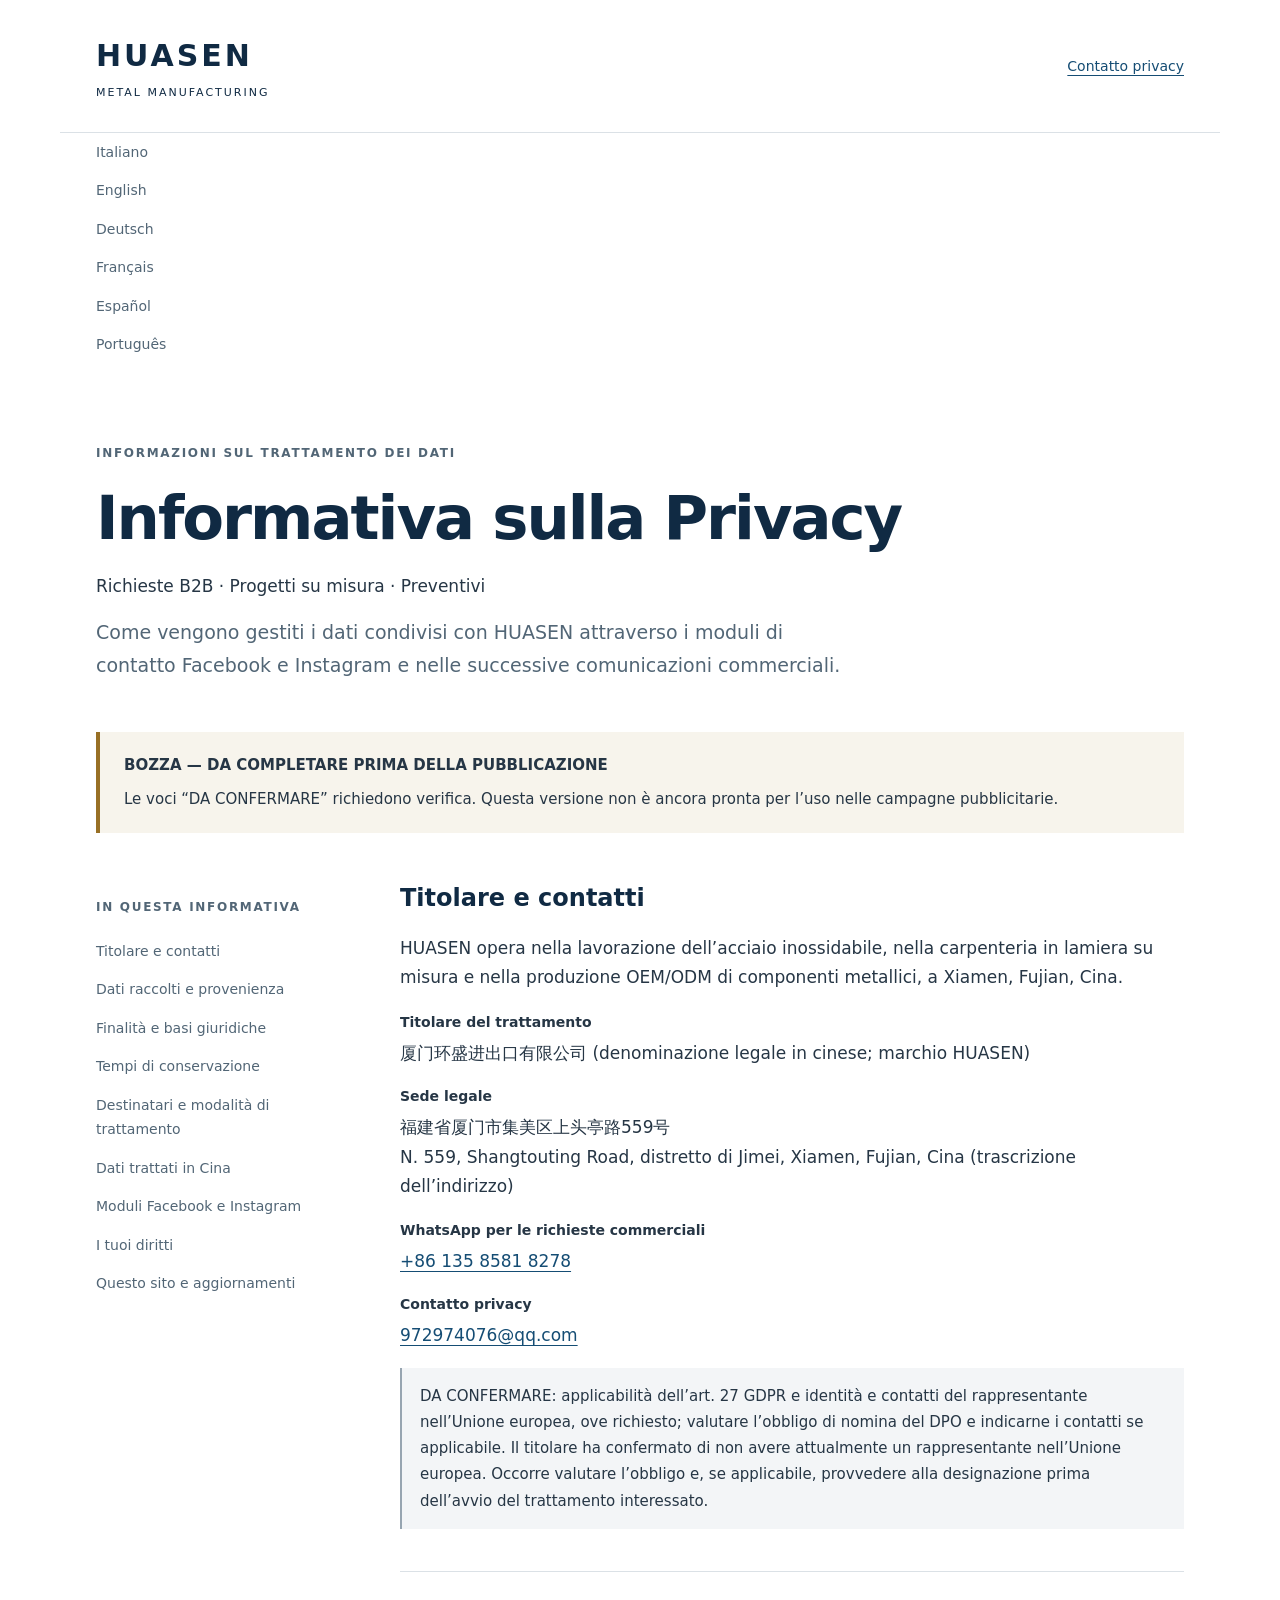
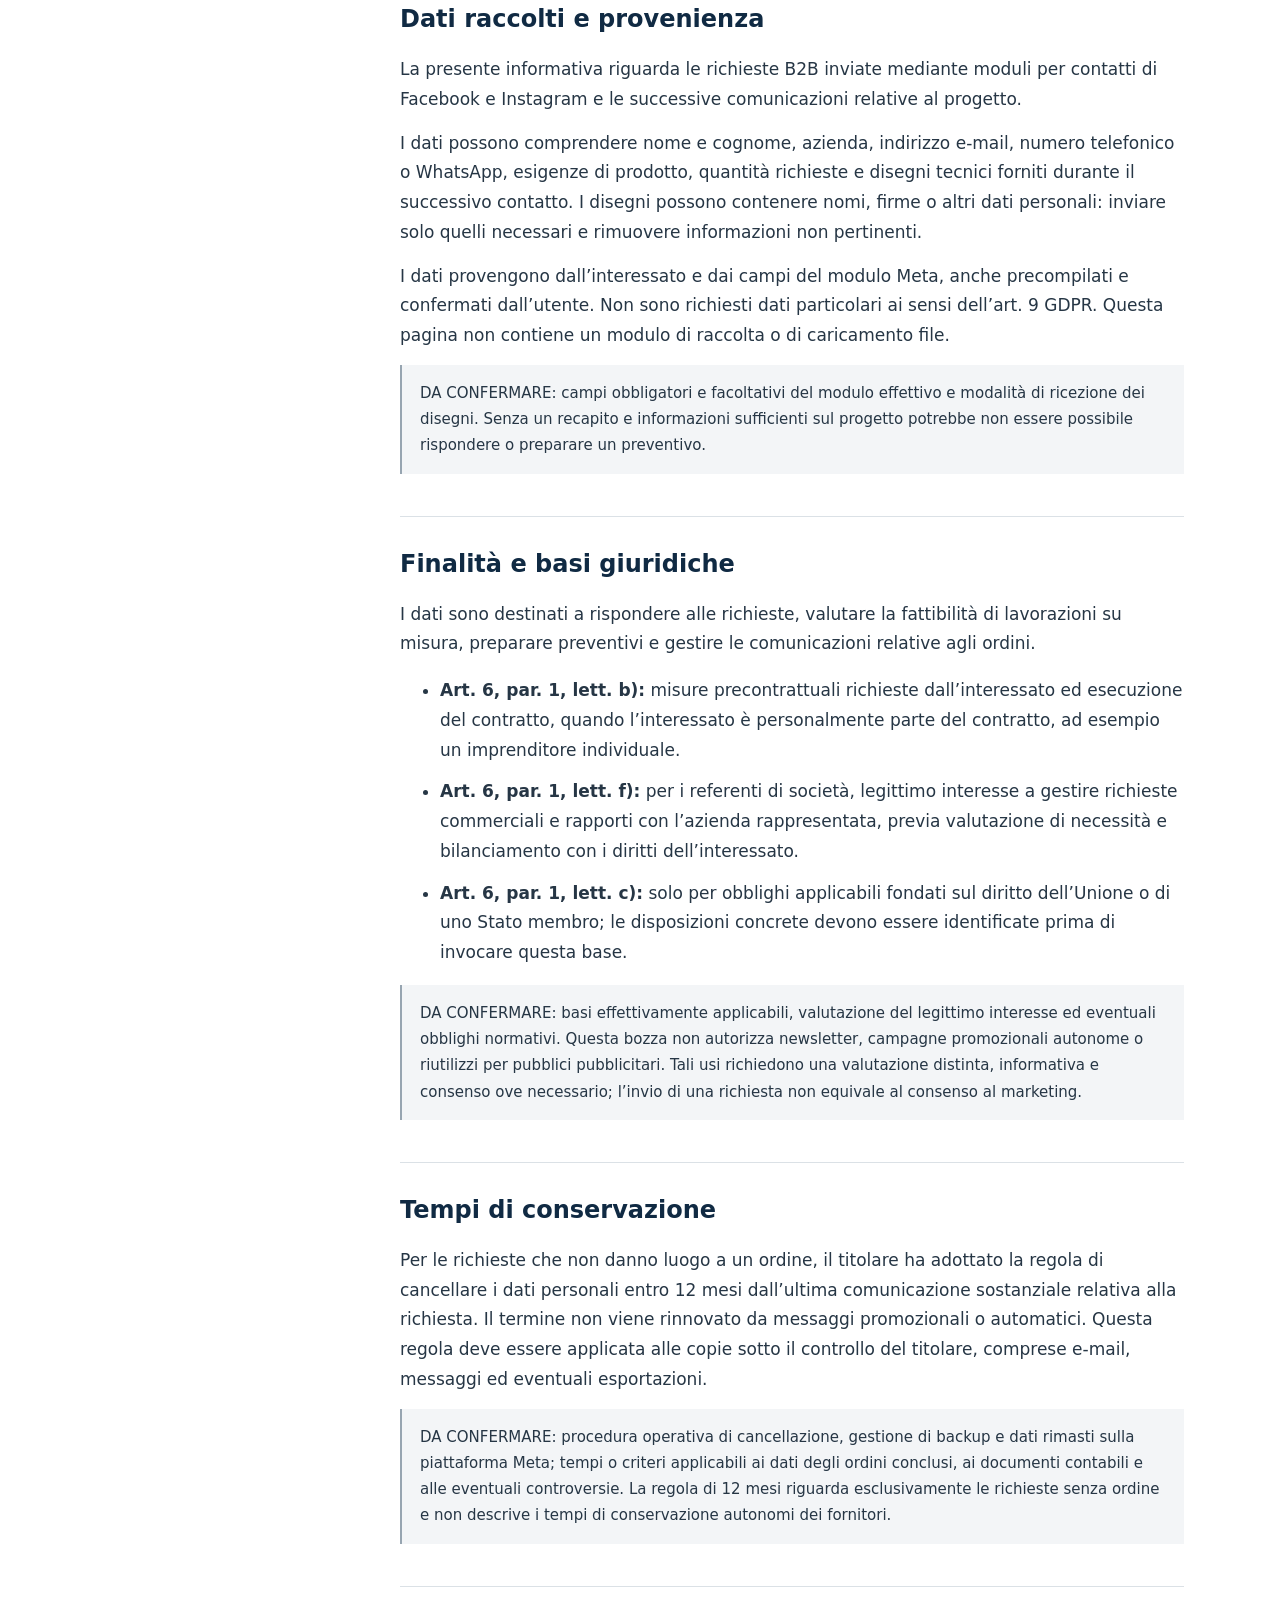
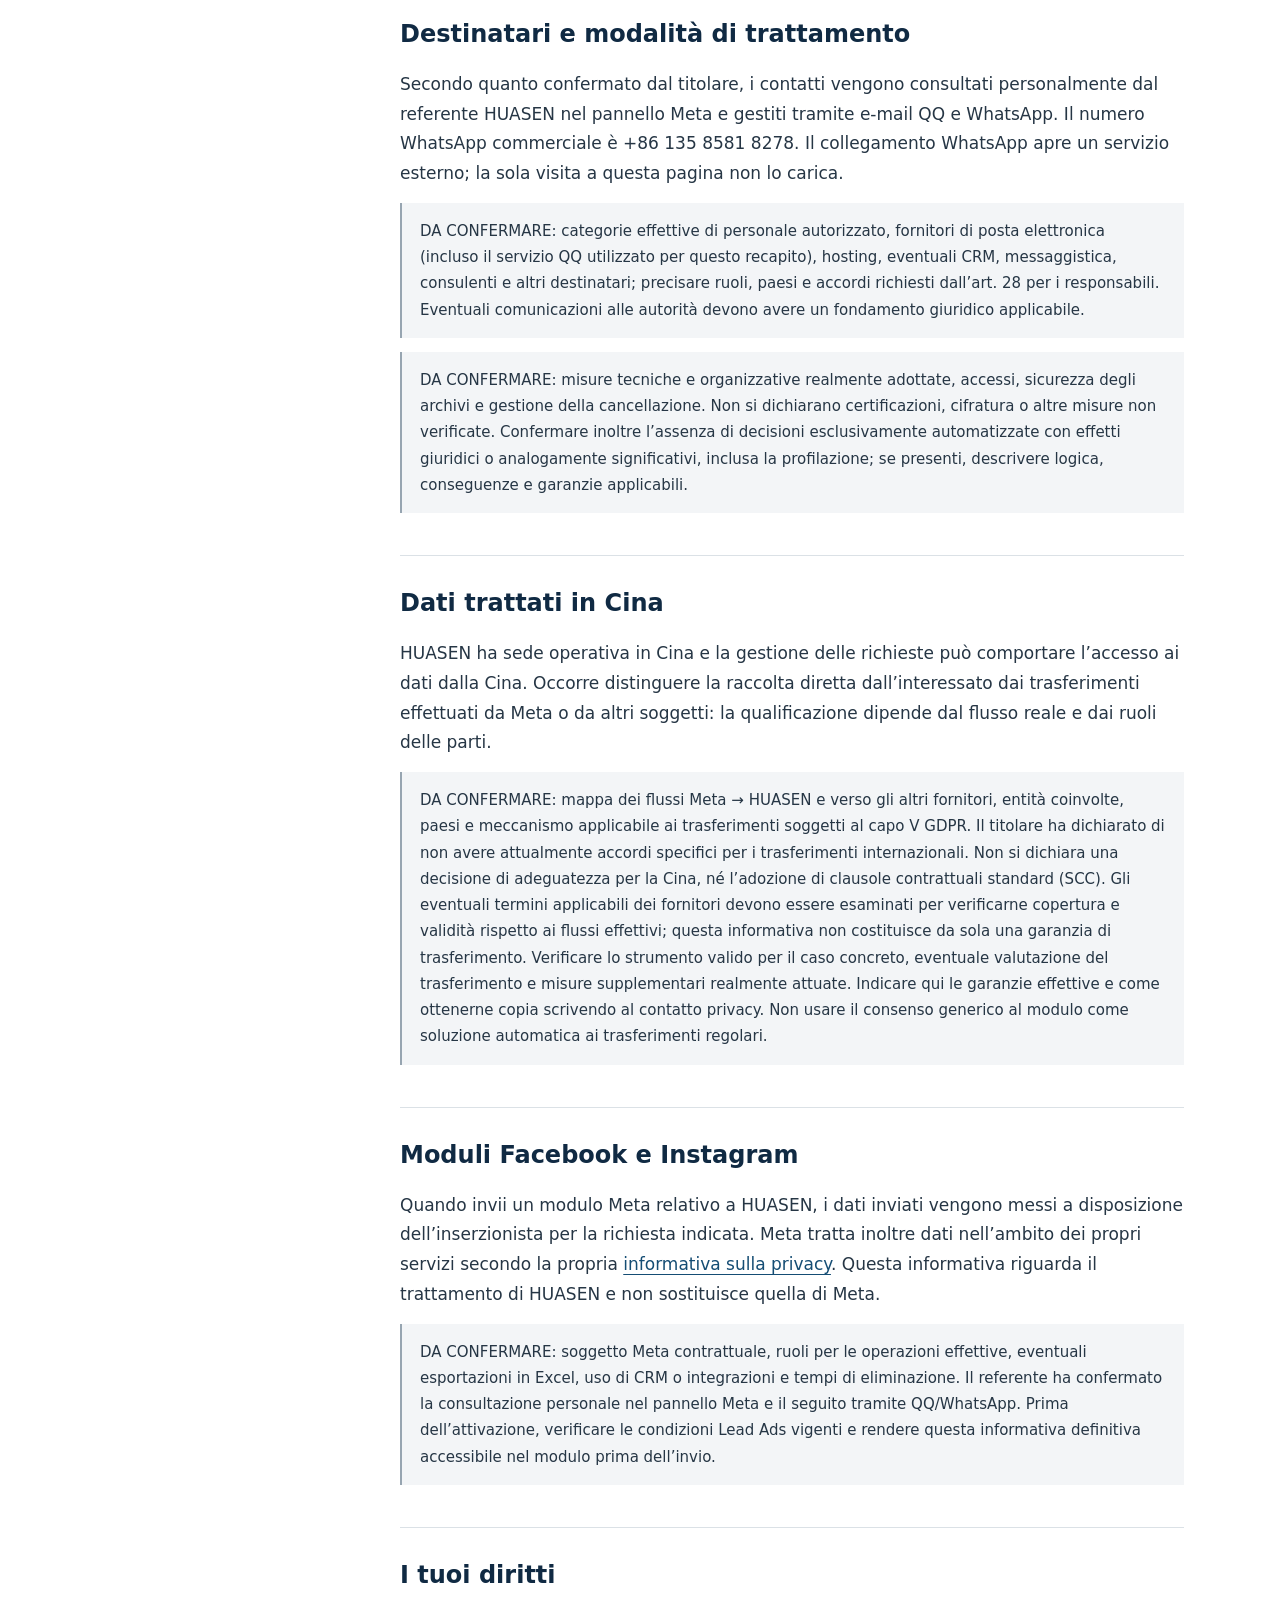
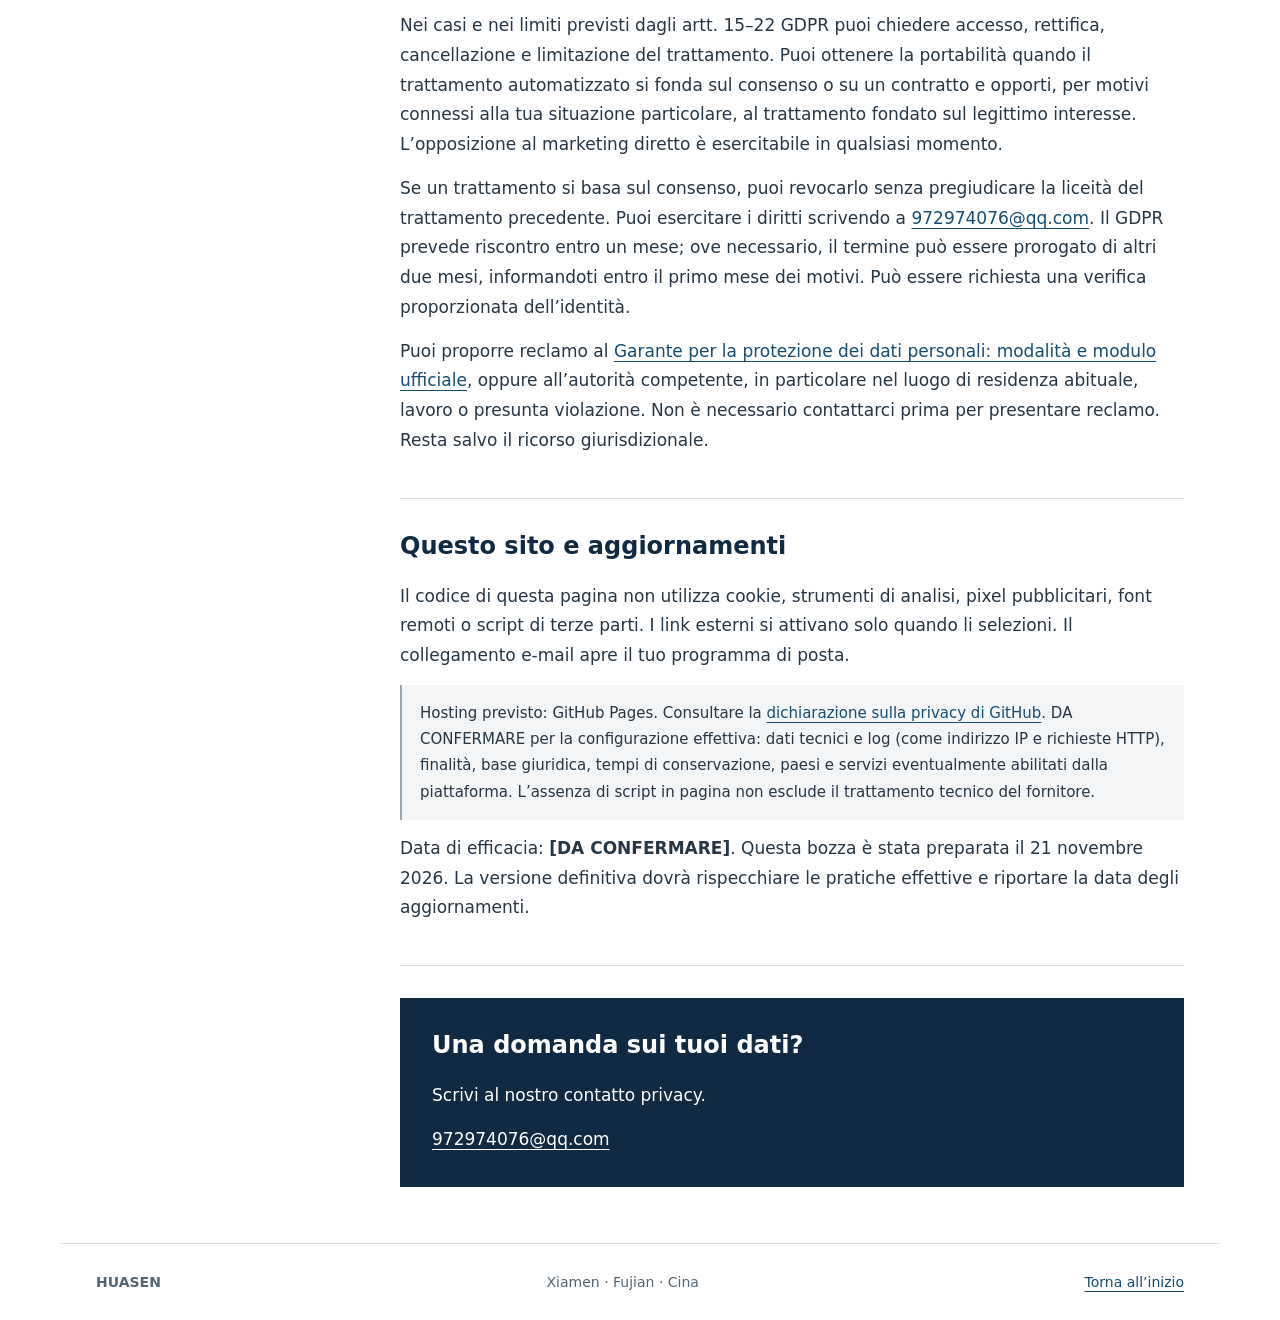
==== commit 6a1a1c4e: "Add European language versions and language navigation" ====
--- a/index.html
+++ b/index.html
@@ -1,2 +1,2 @@
 <!doctype html>
-<html lang="it"><head><meta charset="utf-8"><meta name="viewport" content="width=device-width, initial-scale=1"><meta name="robots" content="noindex, nofollow"><meta name="description" content="Informativa HUASEN sul trattamento dei dati per richieste B2B e preventivi di lavorazioni metalliche su misura."><title>Informativa sulla Privacy | HUASEN</title><link rel="stylesheet" href="style.css"></head><body><a class="skip" href="#contenuto">Vai al contenuto</a><header><a class="brand" href="#">HUASEN<span>METAL MANUFACTURING</span></a><a href="mailto:972974076@qq.com">Contatto privacy</a></header><main id="contenuto"><div class="hero"><p class="eyebrow">INFORMAZIONI SUL TRATTAMENTO DEI DATI</p><h1>Informativa sulla Privacy</h1><p>Richieste B2B · Progetti su misura · Preventivi</p><p class="intro">Come vengono gestiti i dati condivisi con HUASEN attraverso i moduli di contatto Facebook e Instagram e nelle successive comunicazioni commerciali.</p></div><aside class="notice" aria-label="Stato del documento"><strong>BOZZA — DA COMPLETARE PRIMA DELLA PUBBLICAZIONE</strong><p>Le voci “DA CONFERMARE” richiedono verifica. Questa versione non è ancora pronta per l’uso nelle campagne pubblicitarie.</p></aside><div class="layout"><nav aria-label="Indice dell’informativa"><p class="eyebrow">IN QUESTA INFORMATIVA</p><a href="#titolare">Titolare e contatti</a><a href="#dati">Dati raccolti e provenienza</a><a href="#finalita">Finalità e basi giuridiche</a><a href="#conservazione">Tempi di conservazione</a><a href="#destinatari">Destinatari e modalità di trattamento</a><a href="#cina">Dati trattati in Cina</a><a href="#meta">Moduli Facebook e Instagram</a><a href="#diritti">I tuoi diritti</a><a href="#sito">Questo sito e aggiornamenti</a></nav><article><section id="titolare" aria-labelledby="titolare-title"><h2 id="titolare-title">Titolare e contatti</h2><p>HUASEN opera nella lavorazione dell’acciaio inossidabile, nella carpenteria in lamiera su misura e nella produzione OEM/ODM di componenti metallici, a Xiamen, Fujian, Cina.</p><dl><dt>Titolare del trattamento</dt><dd data-config="legal-name"><span lang="zh-CN">厦门环盛进出口有限公司</span> (denominazione legale in cinese; marchio HUASEN)</dd><dt>Sede legale</dt><dd data-config="registered-address"><span lang="zh-CN">福建省厦门市集美区上头亭路559号</span><br>N. 559, Shangtouting Road, distretto di Jimei, Xiamen, Fujian, Cina (trascrizione dell’indirizzo)</dd><dt>WhatsApp per le richieste commerciali</dt><dd><a href="https://wa.me/8613585818278">+86 135 8581 8278</a></dd><dt>Contatto privacy</dt><dd><a href="mailto:972974076@qq.com">972974076@qq.com</a></dd></dl><p class="pending">DA CONFERMARE: applicabilità dell’art. 27 GDPR e identità e contatti del rappresentante nell’Unione europea, ove richiesto; valutare l’obbligo di nomina del DPO e indicarne i contatti se applicabile. Il titolare ha confermato di non avere attualmente un rappresentante nell’Unione europea. Occorre valutare l’obbligo e, se applicabile, provvedere alla designazione prima dell’avvio del trattamento interessato.</p></section><section id="dati" aria-labelledby="dati-title"><h2 id="dati-title">Dati raccolti e provenienza</h2><p>La presente informativa riguarda le richieste B2B inviate mediante moduli per contatti di Facebook e Instagram e le successive comunicazioni relative al progetto.</p><p>I dati possono comprendere nome e cognome, azienda, indirizzo e-mail, numero telefonico o WhatsApp, esigenze di prodotto, quantità richieste e disegni tecnici forniti durante il successivo contatto. I disegni possono contenere nomi, firme o altri dati personali: inviare solo quelli necessari e rimuovere informazioni non pertinenti.</p><p>I dati provengono dall’interessato e dai campi del modulo Meta, anche precompilati e confermati dall’utente. Non sono richiesti dati particolari ai sensi dell’art. 9 GDPR. Questa pagina non contiene un modulo di raccolta o di caricamento file.</p><p class="pending">DA CONFERMARE: campi obbligatori e facoltativi del modulo effettivo e modalità di ricezione dei disegni. Senza un recapito e informazioni sufficienti sul progetto potrebbe non essere possibile rispondere o preparare un preventivo.</p></section><section id="finalita" aria-labelledby="finalita-title"><h2 id="finalita-title">Finalità e basi giuridiche</h2><p>I dati sono destinati a rispondere alle richieste, valutare la fattibilità di lavorazioni su misura, preparare preventivi e gestire le comunicazioni relative agli ordini.</p><ul><li><strong>Art. 6, par. 1, lett. b):</strong> misure precontrattuali richieste dall’interessato ed esecuzione del contratto, quando l’interessato è personalmente parte del contratto, ad esempio un imprenditore individuale.</li><li><strong>Art. 6, par. 1, lett. f):</strong> per i referenti di società, legittimo interesse a gestire richieste commerciali e rapporti con l’azienda rappresentata, previa valutazione di necessità e bilanciamento con i diritti dell’interessato.</li><li><strong>Art. 6, par. 1, lett. c):</strong> solo per obblighi applicabili fondati sul diritto dell’Unione o di uno Stato membro; le disposizioni concrete devono essere identificate prima di invocare questa base.</li></ul><p class="pending">DA CONFERMARE: basi effettivamente applicabili, valutazione del legittimo interesse ed eventuali obblighi normativi. Questa bozza non autorizza newsletter, campagne promozionali autonome o riutilizzi per pubblici pubblicitari. Tali usi richiedono una valutazione distinta, informativa e consenso ove necessario; l’invio di una richiesta non equivale al consenso al marketing.</p></section><section id="conservazione" aria-labelledby="conservazione-title"><h2 id="conservazione-title">Tempi di conservazione</h2><p>Per le richieste che non danno luogo a un ordine, il titolare ha adottato la regola di cancellare i dati personali entro 12 mesi dall’ultima comunicazione sostanziale relativa alla richiesta. Il termine non viene rinnovato da messaggi promozionali o automatici. Questa regola deve essere applicata alle copie sotto il controllo del titolare, comprese e-mail, messaggi ed eventuali esportazioni.</p><p class="pending">DA CONFERMARE: procedura operativa di cancellazione, gestione di backup e dati rimasti sulla piattaforma Meta; tempi o criteri applicabili ai dati degli ordini conclusi, ai documenti contabili e alle eventuali controversie. La regola di 12 mesi riguarda esclusivamente le richieste senza ordine e non descrive i tempi di conservazione autonomi dei fornitori.</p></section><section id="destinatari" aria-labelledby="destinatari-title"><h2 id="destinatari-title">Destinatari e modalità di trattamento</h2><p>Secondo quanto confermato dal titolare, i contatti vengono consultati personalmente dal referente HUASEN nel pannello Meta e gestiti tramite e-mail QQ e WhatsApp. Il numero WhatsApp commerciale è +86 135 8581 8278. Il collegamento WhatsApp apre un servizio esterno; la sola visita a questa pagina non lo carica.</p><p class="pending">DA CONFERMARE: categorie effettive di personale autorizzato, fornitori di posta elettronica (incluso il servizio QQ utilizzato per questo recapito), hosting, eventuali CRM, messaggistica, consulenti e altri destinatari; precisare ruoli, paesi e accordi richiesti dall’art. 28 per i responsabili. Eventuali comunicazioni alle autorità devono avere un fondamento giuridico applicabile.</p><p class="pending">DA CONFERMARE: misure tecniche e organizzative realmente adottate, accessi, sicurezza degli archivi e gestione della cancellazione. Non si dichiarano certificazioni, cifratura o altre misure non verificate. Confermare inoltre l’assenza di decisioni esclusivamente automatizzate con effetti giuridici o analogamente significativi, inclusa la profilazione; se presenti, descrivere logica, conseguenze e garanzie applicabili.</p></section><section id="cina" aria-labelledby="cina-title"><h2 id="cina-title">Dati trattati in Cina</h2><p>HUASEN ha sede operativa in Cina e la gestione delle richieste può comportare l’accesso ai dati dalla Cina. Occorre distinguere la raccolta diretta dall’interessato dai trasferimenti effettuati da Meta o da altri soggetti: la qualificazione dipende dal flusso reale e dai ruoli delle parti.</p><p class="pending">DA CONFERMARE: mappa dei flussi Meta → HUASEN e verso gli altri fornitori, entità coinvolte, paesi e meccanismo applicabile ai trasferimenti soggetti al capo V GDPR. Il titolare ha dichiarato di non avere attualmente accordi specifici per i trasferimenti internazionali. Non si dichiara una decisione di adeguatezza per la Cina, né l’adozione di clausole contrattuali standard (SCC). Gli eventuali termini applicabili dei fornitori devono essere esaminati per verificarne copertura e validità rispetto ai flussi effettivi; questa informativa non costituisce da sola una garanzia di trasferimento. Verificare lo strumento valido per il caso concreto, eventuale valutazione del trasferimento e misure supplementari realmente attuate. Indicare qui le garanzie effettive e come ottenerne copia scrivendo al contatto privacy. Non usare il consenso generico al modulo come soluzione automatica ai trasferimenti regolari.</p></section><section id="meta" aria-labelledby="meta-title"><h2 id="meta-title">Moduli Facebook e Instagram</h2><p>Quando invii un modulo Meta relativo a HUASEN, i dati inviati vengono messi a disposizione dell’inserzionista per la richiesta indicata. Meta tratta inoltre dati nell’ambito dei propri servizi secondo la propria <a href="https://www.facebook.com/privacy/policy/">informativa sulla privacy</a>. Questa informativa riguarda il trattamento di HUASEN e non sostituisce quella di Meta.</p><p class="pending">DA CONFERMARE: soggetto Meta contrattuale, ruoli per le operazioni effettive, eventuali esportazioni in Excel, uso di CRM o integrazioni e tempi di eliminazione. Il referente ha confermato la consultazione personale nel pannello Meta e il seguito tramite QQ/WhatsApp. Prima dell’attivazione, verificare le condizioni Lead Ads vigenti e rendere questa informativa definitiva accessibile nel modulo prima dell’invio.</p></section><section id="diritti" aria-labelledby="diritti-title"><h2 id="diritti-title">I tuoi diritti</h2><p>Nei casi e nei limiti previsti dagli artt. 15–22 GDPR puoi chiedere accesso, rettifica, cancellazione e limitazione del trattamento. Puoi ottenere la portabilità quando il trattamento automatizzato si fonda sul consenso o su un contratto e opporti, per motivi connessi alla tua situazione particolare, al trattamento fondato sul legittimo interesse. L’opposizione al marketing diretto è esercitabile in qualsiasi momento.</p><p>Se un trattamento si basa sul consenso, puoi revocarlo senza pregiudicare la liceità del trattamento precedente. Puoi esercitare i diritti scrivendo a <a href="mailto:972974076@qq.com?subject=Richiesta%20privacy">972974076@qq.com</a>. Il GDPR prevede riscontro entro un mese; ove necessario, il termine può essere prorogato di altri due mesi, informandoti entro il primo mese dei motivi. Può essere richiesta una verifica proporzionata dell’identità.</p><p>Puoi proporre reclamo al <a href="https://garanteprivacy.it/diritti/come-agire-per-tutelare-i-tuoi-dati-personali/reclamo">Garante per la protezione dei dati personali: modalità e modulo ufficiale</a>, oppure all’autorità competente, in particolare nel luogo di residenza abituale, lavoro o presunta violazione. Non è necessario contattarci prima per presentare reclamo. Resta salvo il ricorso giurisdizionale.</p></section><section id="sito" aria-labelledby="sito-title"><h2 id="sito-title">Questo sito e aggiornamenti</h2><p>Il codice di questa pagina non utilizza cookie, strumenti di analisi, pixel pubblicitari, font remoti o script di terze parti. I link esterni si attivano solo quando li selezioni. Il collegamento e-mail apre il tuo programma di posta.</p><p class="pending">Hosting previsto: GitHub Pages. Consultare la <a href="https://docs.github.com/en/site-policy/privacy-policies/github-general-privacy-statement">dichiarazione sulla privacy di GitHub</a>. DA CONFERMARE per la configurazione effettiva: dati tecnici e log (come indirizzo IP e richieste HTTP), finalità, base giuridica, tempi di conservazione, paesi e servizi eventualmente abilitati dalla piattaforma. L’assenza di script in pagina non esclude il trattamento tecnico del fornitore.</p><p>Data di efficacia: <strong>[DA CONFERMARE]</strong>. Questa bozza è stata preparata il 21 novembre 2026. La versione definitiva dovrà rispecchiare le pratiche effettive e riportare la data degli aggiornamenti.</p></section><div class="contact"><h2>Una domanda sui tuoi dati?</h2><p>Scrivi al nostro contatto privacy.</p><a href="mailto:972974076@qq.com">972974076@qq.com</a></div></article></div></main><footer><strong>HUASEN</strong><span>Xiamen · Fujian · Cina</span><a href="#contenuto">Torna all’inizio</a></footer></body></html>+<html lang="it"><head><meta charset="utf-8"><meta name="viewport" content="width=device-width, initial-scale=1"><meta name="robots" content="noindex, nofollow"><meta name="description" content="Informativa HUASEN sul trattamento dei dati per richieste B2B e preventivi di lavorazioni metalliche su misura."><title>Informativa sulla Privacy | HUASEN</title><link rel="stylesheet" href="style.css"></head><body><a class="skip" href="#contenuto">Vai al contenuto</a><header><a class="brand" href="#">HUASEN<span>METAL MANUFACTURING</span></a><a href="mailto:972974076@qq.com">Contatto privacy</a></header><main id="contenuto"><nav class="languages" aria-label="Language"><a href="index.html" lang="it" hreflang="it" aria-current="page">Italiano</a><a href="en.html" lang="en" hreflang="en">English</a><a href="de.html" lang="de" hreflang="de">Deutsch</a><a href="fr.html" lang="fr" hreflang="fr">Français</a><a href="es.html" lang="es" hreflang="es">Español</a><a href="pt.html" lang="pt" hreflang="pt">Português</a></nav><div class="hero"><p class="eyebrow">INFORMAZIONI SUL TRATTAMENTO DEI DATI</p><h1>Informativa sulla Privacy</h1><p>Richieste B2B · Progetti su misura · Preventivi</p><p class="intro">Come vengono gestiti i dati condivisi con HUASEN attraverso i moduli di contatto Facebook e Instagram e nelle successive comunicazioni commerciali.</p></div><aside class="notice" aria-label="Stato del documento"><strong>BOZZA — DA COMPLETARE PRIMA DELLA PUBBLICAZIONE</strong><p>Le voci “DA CONFERMARE” richiedono verifica. Questa versione non è ancora pronta per l’uso nelle campagne pubblicitarie.</p></aside><div class="layout"><nav aria-label="Indice dell’informativa"><p class="eyebrow">IN QUESTA INFORMATIVA</p><a href="#titolare">Titolare e contatti</a><a href="#dati">Dati raccolti e provenienza</a><a href="#finalita">Finalità e basi giuridiche</a><a href="#conservazione">Tempi di conservazione</a><a href="#destinatari">Destinatari e modalità di trattamento</a><a href="#cina">Dati trattati in Cina</a><a href="#meta">Moduli Facebook e Instagram</a><a href="#diritti">I tuoi diritti</a><a href="#sito">Questo sito e aggiornamenti</a></nav><article><section id="titolare" aria-labelledby="titolare-title"><h2 id="titolare-title">Titolare e contatti</h2><p>HUASEN opera nella lavorazione dell’acciaio inossidabile, nella carpenteria in lamiera su misura e nella produzione OEM/ODM di componenti metallici, a Xiamen, Fujian, Cina.</p><dl><dt>Titolare del trattamento</dt><dd data-config="legal-name"><span lang="zh-CN">厦门环盛进出口有限公司</span> (denominazione legale in cinese; marchio HUASEN)</dd><dt>Sede legale</dt><dd data-config="registered-address"><span lang="zh-CN">福建省厦门市集美区上头亭路559号</span><br>N. 559, Shangtouting Road, distretto di Jimei, Xiamen, Fujian, Cina (trascrizione dell’indirizzo)</dd><dt>WhatsApp per le richieste commerciali</dt><dd><a href="https://wa.me/8613585818278">+86 135 8581 8278</a></dd><dt>Contatto privacy</dt><dd><a href="mailto:972974076@qq.com">972974076@qq.com</a></dd></dl><p class="pending">DA CONFERMARE: applicabilità dell’art. 27 GDPR e identità e contatti del rappresentante nell’Unione europea, ove richiesto; valutare l’obbligo di nomina del DPO e indicarne i contatti se applicabile. Il titolare ha confermato di non avere attualmente un rappresentante nell’Unione europea. Occorre valutare l’obbligo e, se applicabile, provvedere alla designazione prima dell’avvio del trattamento interessato.</p></section><section id="dati" aria-labelledby="dati-title"><h2 id="dati-title">Dati raccolti e provenienza</h2><p>La presente informativa riguarda le richieste B2B inviate mediante moduli per contatti di Facebook e Instagram e le successive comunicazioni relative al progetto.</p><p>I dati possono comprendere nome e cognome, azienda, indirizzo e-mail, numero telefonico o WhatsApp, esigenze di prodotto, quantità richieste e disegni tecnici forniti durante il successivo contatto. I disegni possono contenere nomi, firme o altri dati personali: inviare solo quelli necessari e rimuovere informazioni non pertinenti.</p><p>I dati provengono dall’interessato e dai campi del modulo Meta, anche precompilati e confermati dall’utente. Non sono richiesti dati particolari ai sensi dell’art. 9 GDPR. Questa pagina non contiene un modulo di raccolta o di caricamento file.</p><p class="pending">DA CONFERMARE: campi obbligatori e facoltativi del modulo effettivo e modalità di ricezione dei disegni. Senza un recapito e informazioni sufficienti sul progetto potrebbe non essere possibile rispondere o preparare un preventivo.</p></section><section id="finalita" aria-labelledby="finalita-title"><h2 id="finalita-title">Finalità e basi giuridiche</h2><p>I dati sono destinati a rispondere alle richieste, valutare la fattibilità di lavorazioni su misura, preparare preventivi e gestire le comunicazioni relative agli ordini.</p><ul><li><strong>Art. 6, par. 1, lett. b):</strong> misure precontrattuali richieste dall’interessato ed esecuzione del contratto, quando l’interessato è personalmente parte del contratto, ad esempio un imprenditore individuale.</li><li><strong>Art. 6, par. 1, lett. f):</strong> per i referenti di società, legittimo interesse a gestire richieste commerciali e rapporti con l’azienda rappresentata, previa valutazione di necessità e bilanciamento con i diritti dell’interessato.</li><li><strong>Art. 6, par. 1, lett. c):</strong> solo per obblighi applicabili fondati sul diritto dell’Unione o di uno Stato membro; le disposizioni concrete devono essere identificate prima di invocare questa base.</li></ul><p class="pending">DA CONFERMARE: basi effettivamente applicabili, valutazione del legittimo interesse ed eventuali obblighi normativi. Questa bozza non autorizza newsletter, campagne promozionali autonome o riutilizzi per pubblici pubblicitari. Tali usi richiedono una valutazione distinta, informativa e consenso ove necessario; l’invio di una richiesta non equivale al consenso al marketing.</p></section><section id="conservazione" aria-labelledby="conservazione-title"><h2 id="conservazione-title">Tempi di conservazione</h2><p>Per le richieste che non danno luogo a un ordine, il titolare ha adottato la regola di cancellare i dati personali entro 12 mesi dall’ultima comunicazione sostanziale relativa alla richiesta. Il termine non viene rinnovato da messaggi promozionali o automatici. Questa regola deve essere applicata alle copie sotto il controllo del titolare, comprese e-mail, messaggi ed eventuali esportazioni.</p><p class="pending">DA CONFERMARE: procedura operativa di cancellazione, gestione di backup e dati rimasti sulla piattaforma Meta; tempi o criteri applicabili ai dati degli ordini conclusi, ai documenti contabili e alle eventuali controversie. La regola di 12 mesi riguarda esclusivamente le richieste senza ordine e non descrive i tempi di conservazione autonomi dei fornitori.</p></section><section id="destinatari" aria-labelledby="destinatari-title"><h2 id="destinatari-title">Destinatari e modalità di trattamento</h2><p>Secondo quanto confermato dal titolare, i contatti vengono consultati personalmente dal referente HUASEN nel pannello Meta e gestiti tramite e-mail QQ e WhatsApp. Il numero WhatsApp commerciale è +86 135 8581 8278. Il collegamento WhatsApp apre un servizio esterno; la sola visita a questa pagina non lo carica.</p><p class="pending">DA CONFERMARE: categorie effettive di personale autorizzato, fornitori di posta elettronica (incluso il servizio QQ utilizzato per questo recapito), hosting, eventuali CRM, messaggistica, consulenti e altri destinatari; precisare ruoli, paesi e accordi richiesti dall’art. 28 per i responsabili. Eventuali comunicazioni alle autorità devono avere un fondamento giuridico applicabile.</p><p class="pending">DA CONFERMARE: misure tecniche e organizzative realmente adottate, accessi, sicurezza degli archivi e gestione della cancellazione. Non si dichiarano certificazioni, cifratura o altre misure non verificate. Confermare inoltre l’assenza di decisioni esclusivamente automatizzate con effetti giuridici o analogamente significativi, inclusa la profilazione; se presenti, descrivere logica, conseguenze e garanzie applicabili.</p></section><section id="cina" aria-labelledby="cina-title"><h2 id="cina-title">Dati trattati in Cina</h2><p>HUASEN ha sede operativa in Cina e la gestione delle richieste può comportare l’accesso ai dati dalla Cina. Occorre distinguere la raccolta diretta dall’interessato dai trasferimenti effettuati da Meta o da altri soggetti: la qualificazione dipende dal flusso reale e dai ruoli delle parti.</p><p class="pending">DA CONFERMARE: mappa dei flussi Meta → HUASEN e verso gli altri fornitori, entità coinvolte, paesi e meccanismo applicabile ai trasferimenti soggetti al capo V GDPR. Il titolare ha dichiarato di non avere attualmente accordi specifici per i trasferimenti internazionali. Non si dichiara una decisione di adeguatezza per la Cina, né l’adozione di clausole contrattuali standard (SCC). Gli eventuali termini applicabili dei fornitori devono essere esaminati per verificarne copertura e validità rispetto ai flussi effettivi; questa informativa non costituisce da sola una garanzia di trasferimento. Verificare lo strumento valido per il caso concreto, eventuale valutazione del trasferimento e misure supplementari realmente attuate. Indicare qui le garanzie effettive e come ottenerne copia scrivendo al contatto privacy. Non usare il consenso generico al modulo come soluzione automatica ai trasferimenti regolari.</p></section><section id="meta" aria-labelledby="meta-title"><h2 id="meta-title">Moduli Facebook e Instagram</h2><p>Quando invii un modulo Meta relativo a HUASEN, i dati inviati vengono messi a disposizione dell’inserzionista per la richiesta indicata. Meta tratta inoltre dati nell’ambito dei propri servizi secondo la propria <a href="https://www.facebook.com/privacy/policy/">informativa sulla privacy</a>. Questa informativa riguarda il trattamento di HUASEN e non sostituisce quella di Meta.</p><p class="pending">DA CONFERMARE: soggetto Meta contrattuale, ruoli per le operazioni effettive, eventuali esportazioni in Excel, uso di CRM o integrazioni e tempi di eliminazione. Il referente ha confermato la consultazione personale nel pannello Meta e il seguito tramite QQ/WhatsApp. Prima dell’attivazione, verificare le condizioni Lead Ads vigenti e rendere questa informativa definitiva accessibile nel modulo prima dell’invio.</p></section><section id="diritti" aria-labelledby="diritti-title"><h2 id="diritti-title">I tuoi diritti</h2><p>Nei casi e nei limiti previsti dagli artt. 15–22 GDPR puoi chiedere accesso, rettifica, cancellazione e limitazione del trattamento. Puoi ottenere la portabilità quando il trattamento automatizzato si fonda sul consenso o su un contratto e opporti, per motivi connessi alla tua situazione particolare, al trattamento fondato sul legittimo interesse. L’opposizione al marketing diretto è esercitabile in qualsiasi momento.</p><p>Se un trattamento si basa sul consenso, puoi revocarlo senza pregiudicare la liceità del trattamento precedente. Puoi esercitare i diritti scrivendo a <a href="mailto:972974076@qq.com?subject=Richiesta%20privacy">972974076@qq.com</a>. Il GDPR prevede riscontro entro un mese; ove necessario, il termine può essere prorogato di altri due mesi, informandoti entro il primo mese dei motivi. Può essere richiesta una verifica proporzionata dell’identità.</p><p>Puoi proporre reclamo al <a href="https://garanteprivacy.it/diritti/come-agire-per-tutelare-i-tuoi-dati-personali/reclamo">Garante per la protezione dei dati personali: modalità e modulo ufficiale</a>, oppure all’autorità competente, in particolare nel luogo di residenza abituale, lavoro o presunta violazione. Non è necessario contattarci prima per presentare reclamo. Resta salvo il ricorso giurisdizionale.</p></section><section id="sito" aria-labelledby="sito-title"><h2 id="sito-title">Questo sito e aggiornamenti</h2><p>Il codice di questa pagina non utilizza cookie, strumenti di analisi, pixel pubblicitari, font remoti o script di terze parti. I link esterni si attivano solo quando li selezioni. Il collegamento e-mail apre il tuo programma di posta.</p><p class="pending">Hosting previsto: GitHub Pages. Consultare la <a href="https://docs.github.com/en/site-policy/privacy-policies/github-general-privacy-statement">dichiarazione sulla privacy di GitHub</a>. DA CONFERMARE per la configurazione effettiva: dati tecnici e log (come indirizzo IP e richieste HTTP), finalità, base giuridica, tempi di conservazione, paesi e servizi eventualmente abilitati dalla piattaforma. L’assenza di script in pagina non esclude il trattamento tecnico del fornitore.</p><p>Data di efficacia: <strong>[DA CONFERMARE]</strong>. Questa bozza è stata preparata il 21 novembre 2026. La versione definitiva dovrà rispecchiare le pratiche effettive e riportare la data degli aggiornamenti.</p></section><div class="contact"><h2>Una domanda sui tuoi dati?</h2><p>Scrivi al nostro contatto privacy.</p><a href="mailto:972974076@qq.com">972974076@qq.com</a></div></article></div></main><footer><strong>HUASEN</strong><span>Xiamen · Fujian · Cina</span><a href="#contenuto">Torna all’inizio</a></footer></body></html>
